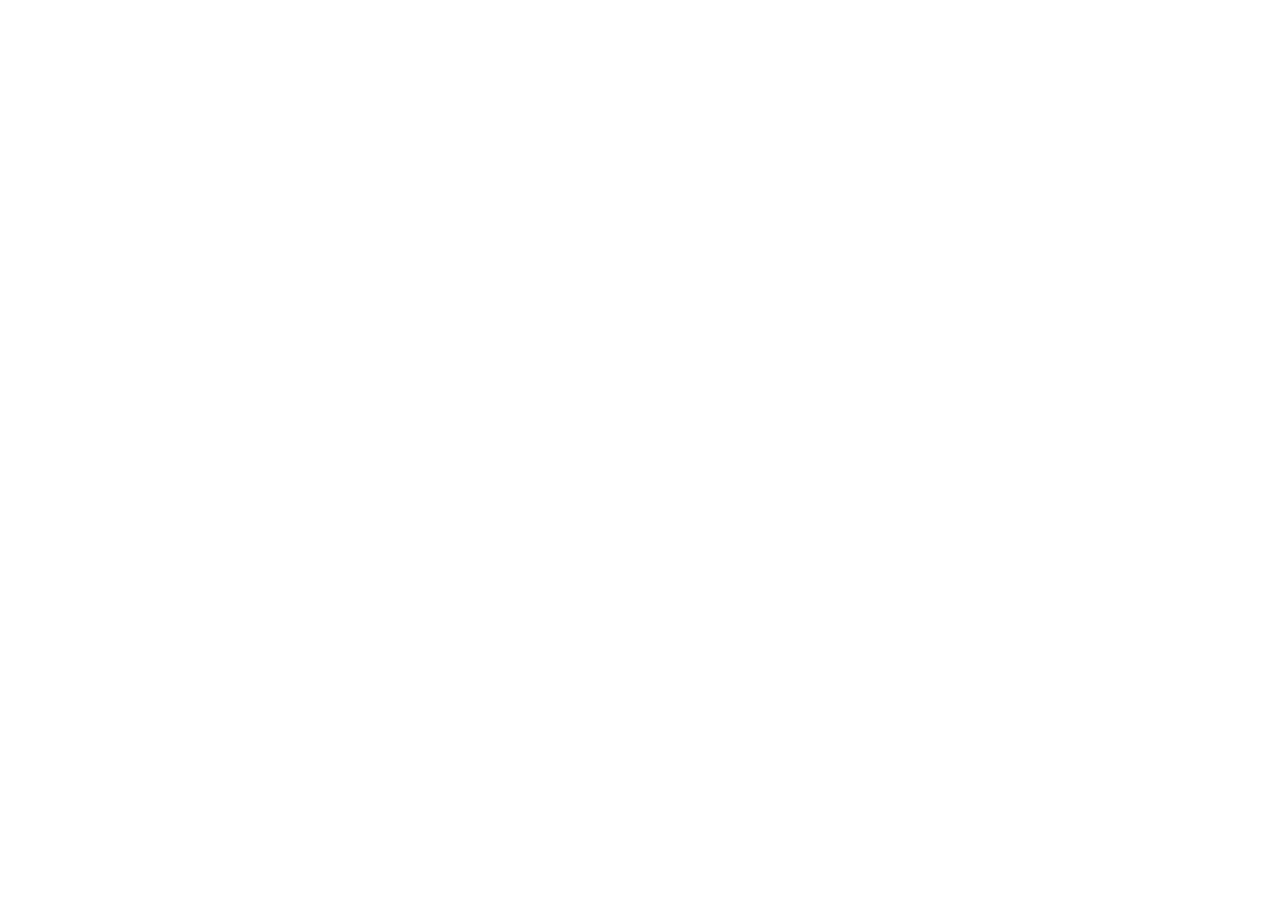
==== index.html @ 27d3db67 "Publish Biku Raut research profile pages" ====
<!doctype html>
<html lang="en" data-theme="dark">
  <head>
    <title>Biku Raut — Antennas, Metasurfaces & Electromagnetic Research</title>
    <meta name="description" content="Biku Raut is an antenna researcher at Berhampur University working on metasurfaces, circular polarization, characteristic mode analysis and time-varying permittivity.">
    <meta name="keywords" content="antenna design, metasurface, characteristic mode analysis, circular polarization, MIMO antenna, time-varying permittivity, Berhampur University">
    <meta property="og:title" content="Biku Raut — Antennas, Metasurfaces &amp; Electromagnetic Research">
    <meta property="og:description" content="Biku Raut is an antenna researcher at Berhampur University working on metasurfaces, circular polarization, characteristic mode analysis and time-varying permittivity.">
    <meta property="og:type" content="website">
    <meta property="og:site_name" content="Biku Raut">
    <meta name="twitter:card" content="summary">
    <meta name="twitter:title" content="Biku Raut — Antennas, Metasurfaces &amp; Electromagnetic Research">
    <meta name="twitter:description" content="Biku Raut is an antenna researcher at Berhampur University working on metasurfaces, circular polarization, characteristic mode analysis and time-varying permittivity.">
    <script type="application/ld+json">{"@context":"https://schema.org","@type":"Person","name":"Biku Raut","jobTitle":"Antenna Researcher","affiliation":{"@type":"Organization","name":"Berhampur University"},"sameAs":["https://orcid.org/0009-0000-0405-4493"],"knowsAbout":["Time-varying permittivity antennas","EM sensing for biomedical applications","ML-assisted antenna design and optimization","Metasurface and low-profile CP antennas","Characteristic mode analysis (CMA)"]}</script>

    <meta charset="UTF-8" />
    <meta name="viewport" content="width=device-width, initial-scale=1.0" />
    <meta name="theme-color" content="#040608" />
    <link rel="icon" type="image/svg+xml" href="./favicon.svg" />
    <link rel="preconnect" href="https://fonts.googleapis.com" />
    <link rel="preconnect" href="https://fonts.gstatic.com" crossorigin />
    <link
      href="https://fonts.googleapis.com/css2?family=Space+Grotesk:wght@400;500;600;700&family=Inter:wght@400;450;500;550;600;650;700&family=JetBrains+Mono:wght@400;500&display=swap"
      rel="stylesheet"
      media="print"
      onload="this.media = 'all'"
    />
    <script>
      try {
        document.documentElement.dataset.theme =
          localStorage.getItem("signal-theme") || "dark";
      } catch {
        document.documentElement.dataset.theme = "dark";
      }
    </script>
    <script type="module" crossorigin src="./assets/index-kyZvPVkZ.js"></script>
    <link rel="modulepreload" crossorigin href="./assets/preload-helper-BhiY9GKs.js">
    <link rel="modulepreload" crossorigin href="./assets/timeline-DMMkBys_.js">
    <link rel="stylesheet" crossorigin href="./assets/preload-helper-Dzd75d-m.css">
  </head>
  <body>
    <div id="app"></div>
    <noscript><p>Please enable JavaScript for interactive visualizations and publication search.</p></noscript>
  </body>
</html>
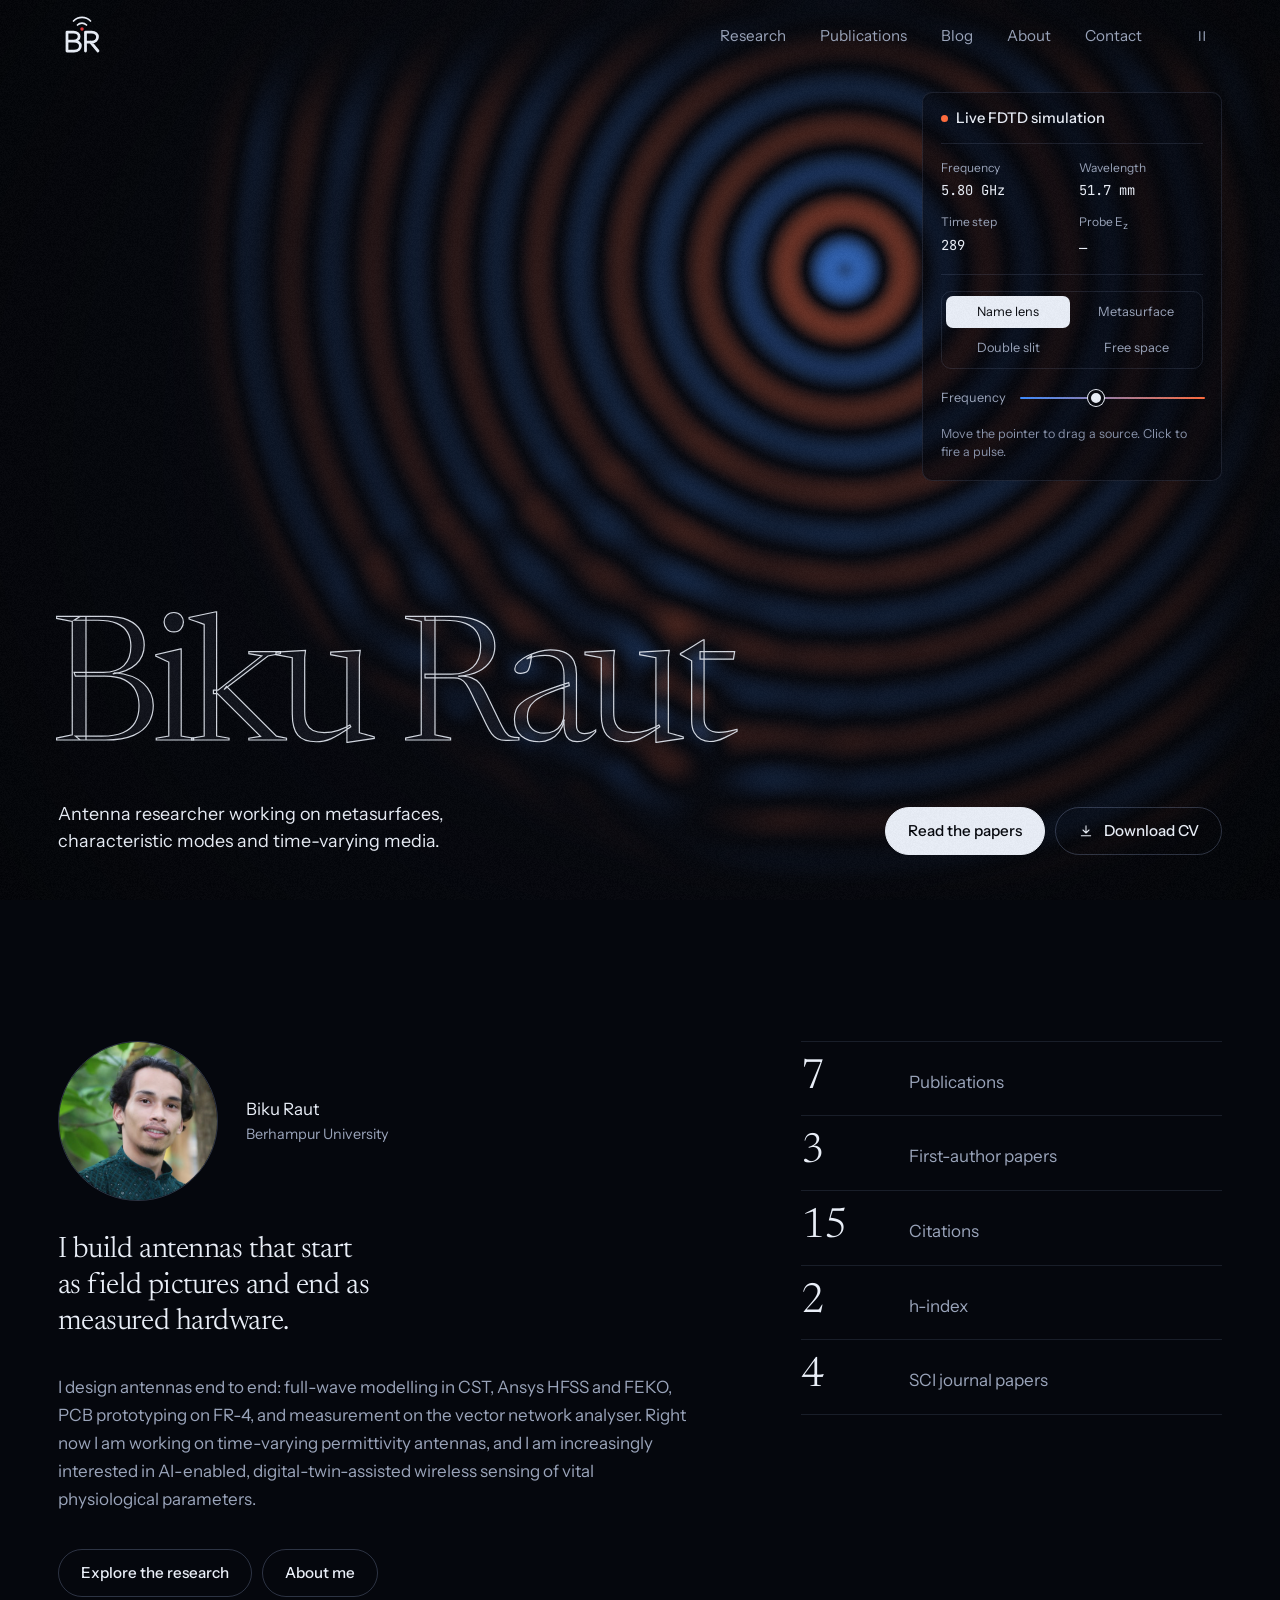
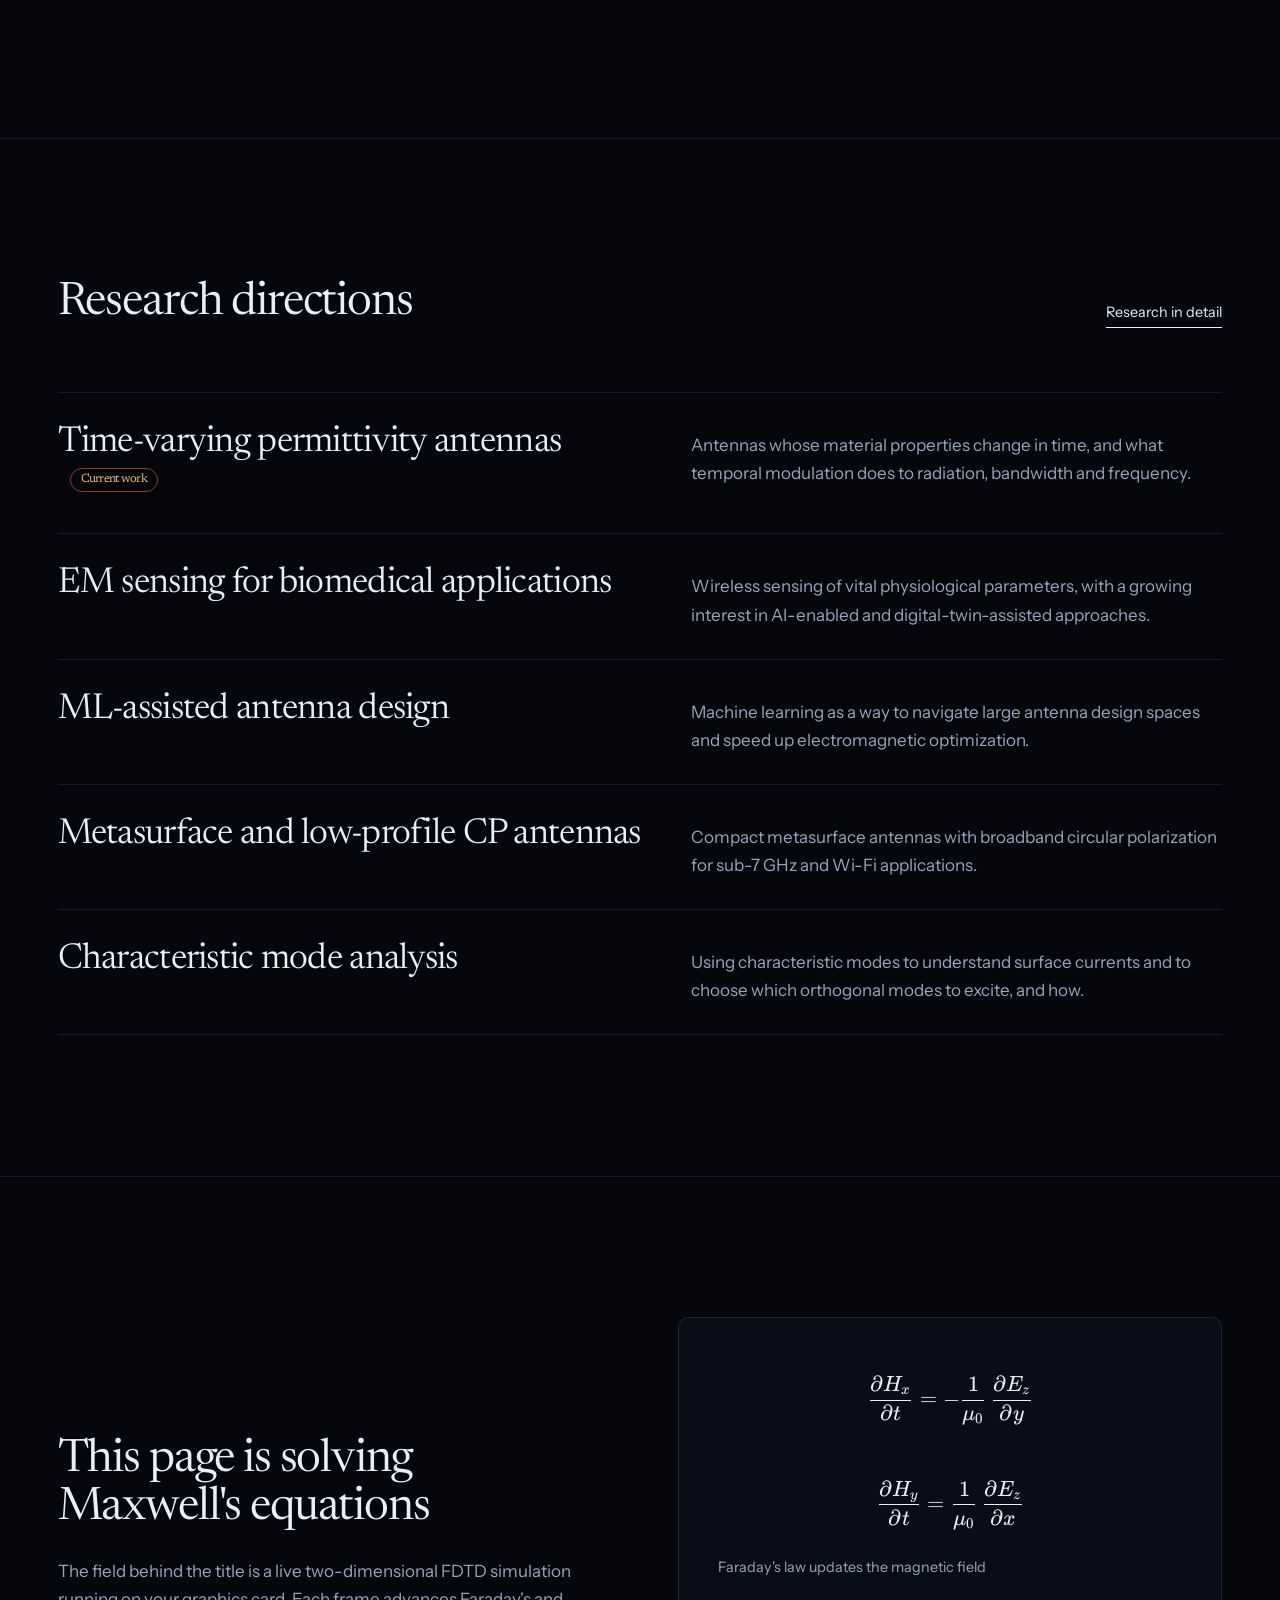
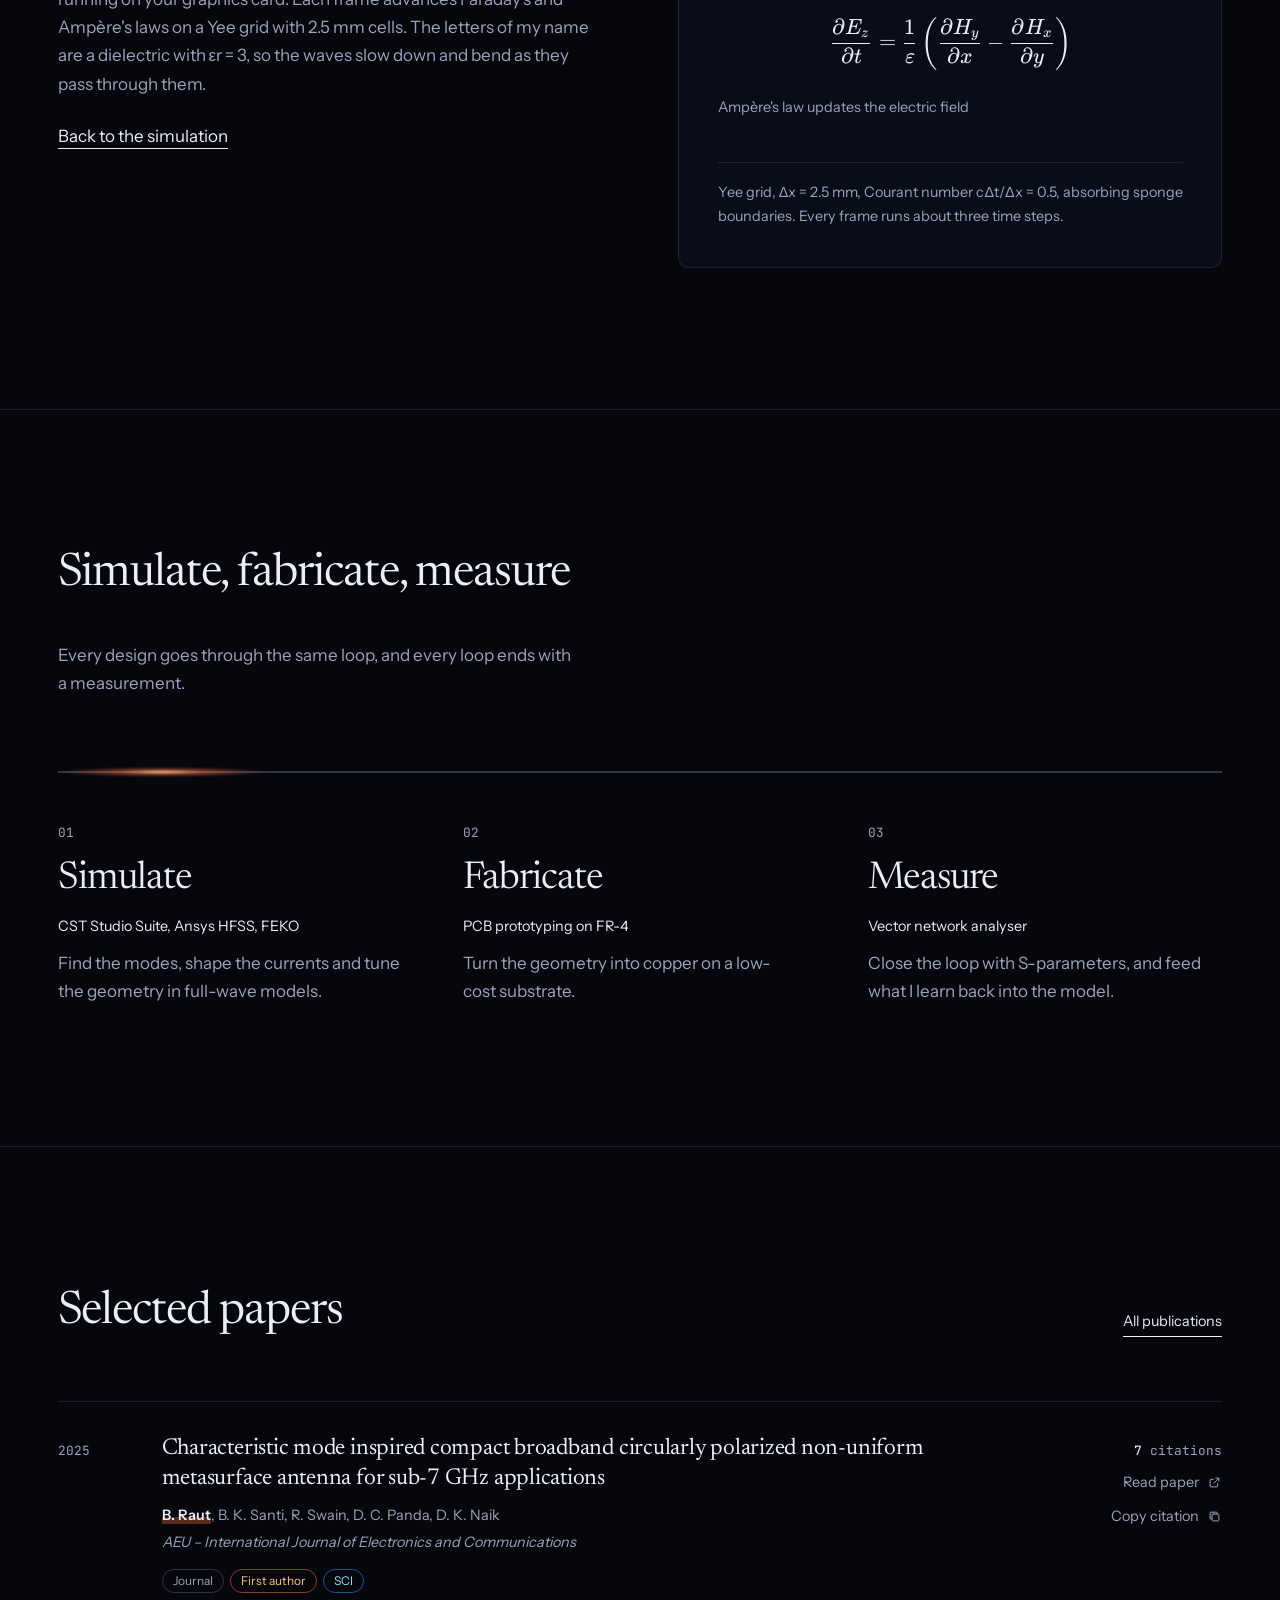
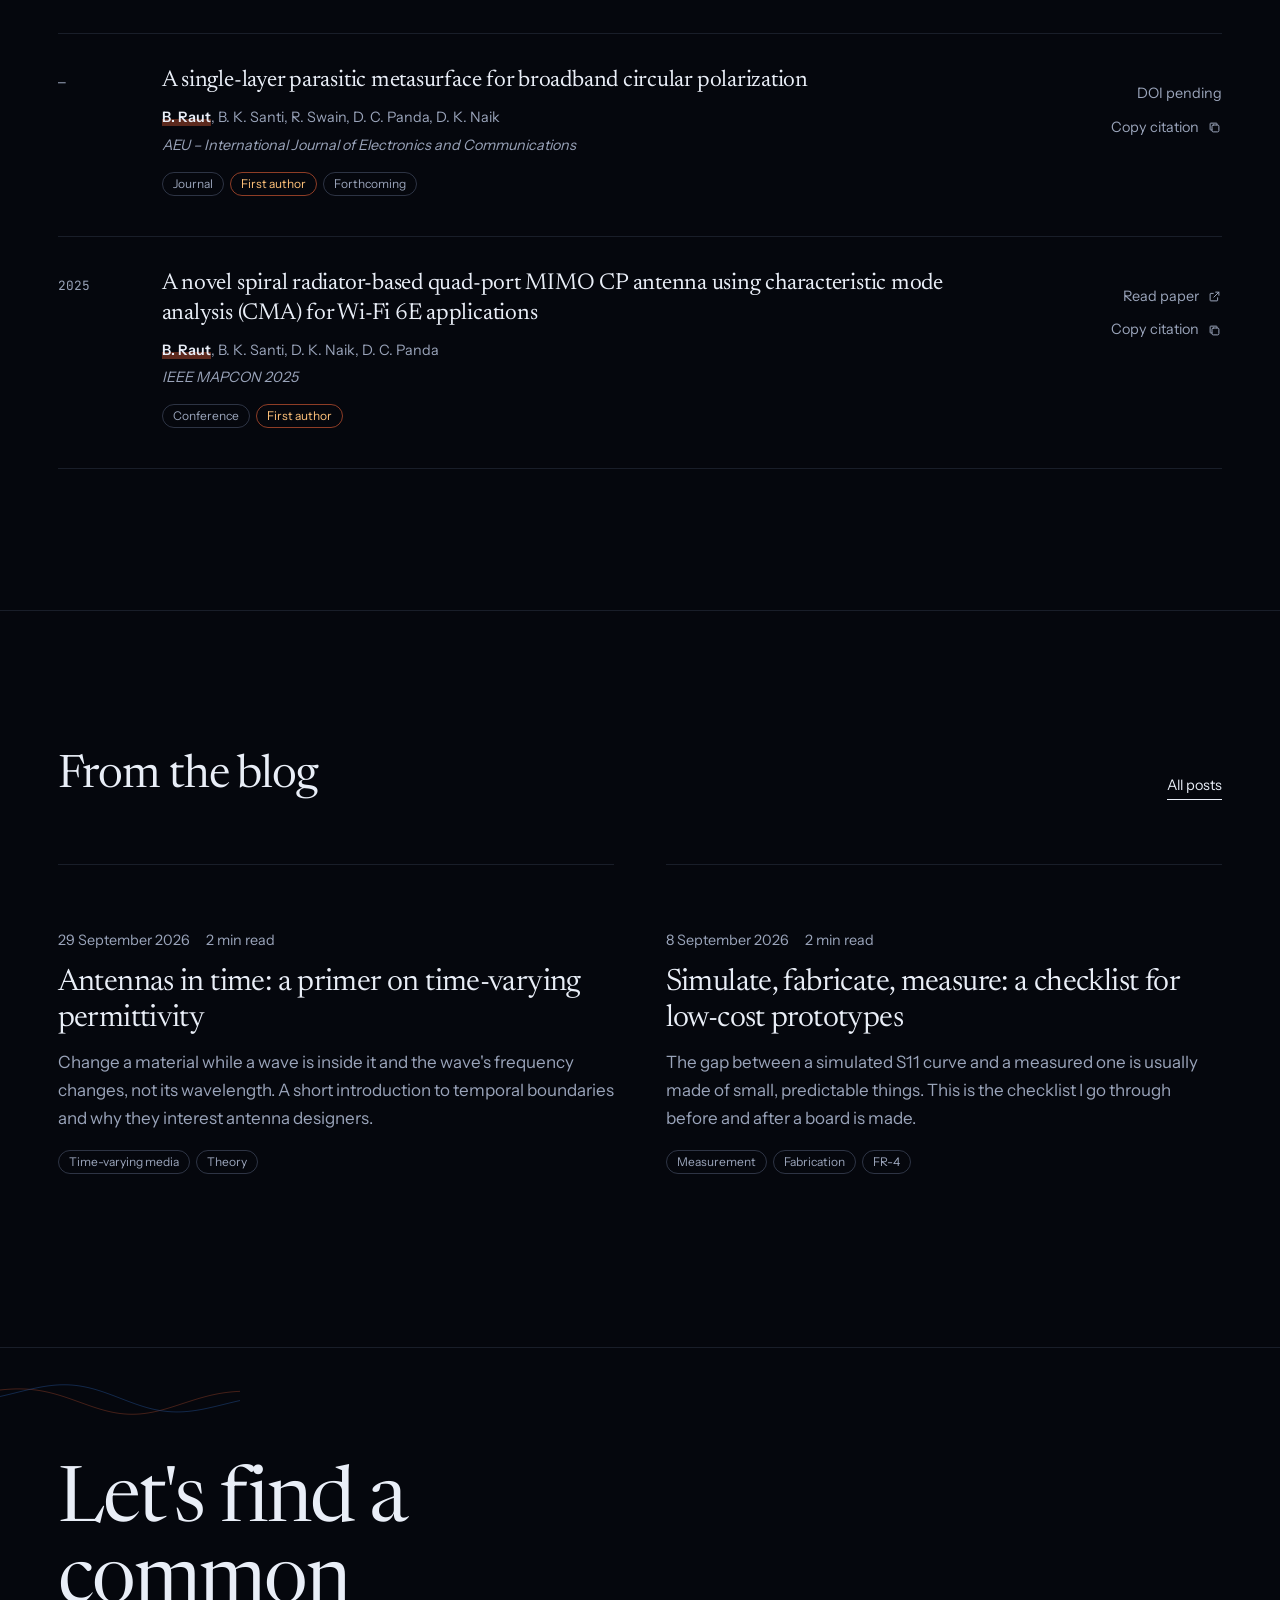
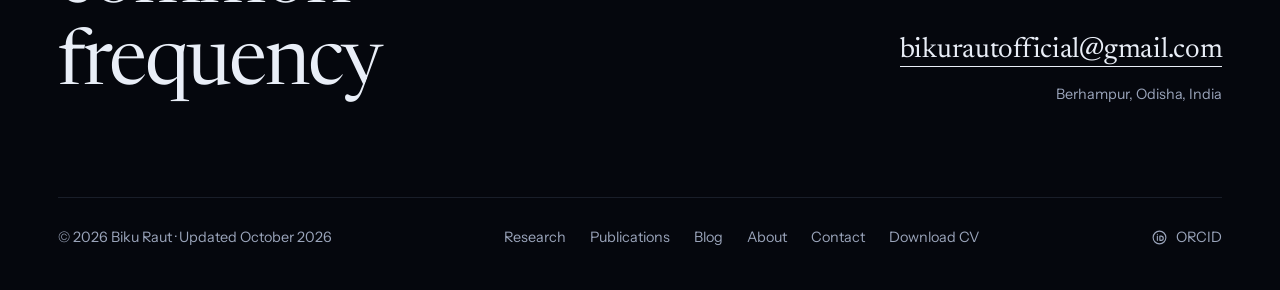
==== commit c89009eb: "Publish v2 research website with live fields and blog" ====
--- a/index.html
+++ b/index.html
@@ -1,45 +1,34 @@
 <!doctype html>
-<html lang="en" data-theme="dark">
+<html lang="en">
   <head>
-    <title>Biku Raut — Antennas, Metasurfaces & Electromagnetic Research</title>
+    <title>Biku Raut — Antenna & Metasurface Research</title>
     <meta name="description" content="Biku Raut is an antenna researcher at Berhampur University working on metasurfaces, circular polarization, characteristic mode analysis and time-varying permittivity.">
-    <meta name="keywords" content="antenna design, metasurface, characteristic mode analysis, circular polarization, MIMO antenna, time-varying permittivity, Berhampur University">
-    <meta property="og:title" content="Biku Raut — Antennas, Metasurfaces &amp; Electromagnetic Research">
+    <meta name="keywords" content="antenna design, metasurface, characteristic mode analysis, circular polarization, MIMO antenna, time-varying permittivity, FDTD, Berhampur University">
+    <meta name="author" content="Biku Raut">
+    <meta property="og:title" content="Biku Raut — Antenna &amp; Metasurface Research">
     <meta property="og:description" content="Biku Raut is an antenna researcher at Berhampur University working on metasurfaces, circular polarization, characteristic mode analysis and time-varying permittivity.">
     <meta property="og:type" content="website">
     <meta property="og:site_name" content="Biku Raut">
     <meta name="twitter:card" content="summary">
-    <meta name="twitter:title" content="Biku Raut — Antennas, Metasurfaces &amp; Electromagnetic Research">
+    <meta name="twitter:title" content="Biku Raut — Antenna &amp; Metasurface Research">
     <meta name="twitter:description" content="Biku Raut is an antenna researcher at Berhampur University working on metasurfaces, circular polarization, characteristic mode analysis and time-varying permittivity.">
-    <script type="application/ld+json">{"@context":"https://schema.org","@type":"Person","name":"Biku Raut","jobTitle":"Antenna Researcher","affiliation":{"@type":"Organization","name":"Berhampur University"},"sameAs":["https://orcid.org/0009-0000-0405-4493"],"knowsAbout":["Time-varying permittivity antennas","EM sensing for biomedical applications","ML-assisted antenna design and optimization","Metasurface and low-profile CP antennas","Characteristic mode analysis (CMA)"]}</script>
+    <script type="application/ld+json">{"@context":"https://schema.org","@type":"Person","name":"Biku Raut","jobTitle":"Antenna Researcher","affiliation":{"@type":"Organization","name":"Berhampur University"},"sameAs":["https://orcid.org/0009-0000-0405-4493"],"knowsAbout":["Time-varying permittivity antennas","EM sensing for biomedical applications","ML-assisted antenna design","Metasurface and low-profile CP antennas","Characteristic mode analysis"]}</script>
 
     <meta charset="UTF-8" />
     <meta name="viewport" content="width=device-width, initial-scale=1.0" />
-    <meta name="theme-color" content="#040608" />
+    <meta name="theme-color" content="#05070D" />
+    <meta name="color-scheme" content="dark" />
     <link rel="icon" type="image/svg+xml" href="./favicon.svg" />
-    <link rel="preconnect" href="https://fonts.googleapis.com" />
-    <link rel="preconnect" href="https://fonts.gstatic.com" crossorigin />
-    <link
-      href="https://fonts.googleapis.com/css2?family=Space+Grotesk:wght@400;500;600;700&family=Inter:wght@400;450;500;550;600;650;700&family=JetBrains+Mono:wght@400;500&display=swap"
-      rel="stylesheet"
-      media="print"
-      onload="this.media = 'all'"
-    />
-    <script>
-      try {
-        document.documentElement.dataset.theme =
-          localStorage.getItem("signal-theme") || "dark";
-      } catch {
-        document.documentElement.dataset.theme = "dark";
-      }
-    </script>
-    <script type="module" crossorigin src="./assets/index-kyZvPVkZ.js"></script>
-    <link rel="modulepreload" crossorigin href="./assets/preload-helper-BhiY9GKs.js">
-    <link rel="modulepreload" crossorigin href="./assets/timeline-DMMkBys_.js">
-    <link rel="stylesheet" crossorigin href="./assets/preload-helper-Dzd75d-m.css">
+    <script type="module" crossorigin src="./assets/index-BMYUM3G6.js"></script>
+    <link rel="modulepreload" crossorigin href="./assets/shared-BN5p_FEI.js">
+    <link rel="modulepreload" crossorigin href="./assets/posts-BF5A8mUR.js">
+    <link rel="modulepreload" crossorigin href="./assets/postCard-Dhs3JnMY.js">
+    <link rel="modulepreload" crossorigin href="./assets/geometries-C2gQh34M.js">
+    <link rel="stylesheet" crossorigin href="./assets/shared-CtYKxauW.css">
+    <link rel="stylesheet" crossorigin href="./assets/postCard-BgsA2lO1.css">
   </head>
-  <body>
+  <body data-page="index">
     <div id="app"></div>
-    <noscript><p>Please enable JavaScript for interactive visualizations and publication search.</p></noscript>
+    <noscript><p class="noscript">Turn on JavaScript to see the live simulations and to search publications.</p></noscript>
   </body>
 </html>
--- a/assets/shared-CtYKxauW.css
+++ b/assets/shared-CtYKxauW.css
@@ -0,0 +1 @@
+@font-face{font-family:Newsreader Variable;font-style:normal;font-display:swap;font-weight:200 800;src:url(./newsreader-vietnamese-opsz-normal-BjhtXyW2.woff2)format("woff2-variations");unicode-range:U+102-103,U+110-111,U+128-129,U+168-169,U+1A0-1A1,U+1AF-1B0,U+300-301,U+303-304,U+308-309,U+323,U+329,U+1EA0-1EF9,U+20AB}@font-face{font-family:Newsreader Variable;font-style:normal;font-display:swap;font-weight:200 800;src:url(./newsreader-latin-ext-opsz-normal-BQn1nviT.woff2)format("woff2-variations");unicode-range:U+100-2BA,U+2BD-2C5,U+2C7-2CC,U+2CE-2D7,U+2DD-2FF,U+304,U+308,U+329,U+1D00-1DBF,U+1E00-1E9F,U+1EF2-1EFF,U+2020,U+20A0-20AB,U+20AD-20C0,U+2113,U+2C60-2C7F,U+A720-A7FF}@font-face{font-family:Newsreader Variable;font-style:normal;font-display:swap;font-weight:200 800;src:url(./newsreader-latin-opsz-normal-s-izfB6B.woff2)format("woff2-variations");unicode-range:U+??,U+131,U+152-153,U+2BB-2BC,U+2C6,U+2DA,U+2DC,U+304,U+308,U+329,U+2000-206F,U+20AC,U+2122,U+2191,U+2193,U+2212,U+2215,U+FEFF,U+FFFD}@font-face{font-family:Newsreader Variable;font-style:italic;font-display:swap;font-weight:200 800;src:url(./newsreader-vietnamese-opsz-italic-DTr-ymY4.woff2)format("woff2-variations");unicode-range:U+102-103,U+110-111,U+128-129,U+168-169,U+1A0-1A1,U+1AF-1B0,U+300-301,U+303-304,U+308-309,U+323,U+329,U+1EA0-1EF9,U+20AB}@font-face{font-family:Newsreader Variable;font-style:italic;font-display:swap;font-weight:200 800;src:url(./newsreader-latin-ext-opsz-italic-CSPGnFdO.woff2)format("woff2-variations");unicode-range:U+100-2BA,U+2BD-2C5,U+2C7-2CC,U+2CE-2D7,U+2DD-2FF,U+304,U+308,U+329,U+1D00-1DBF,U+1E00-1E9F,U+1EF2-1EFF,U+2020,U+20A0-20AB,U+20AD-20C0,U+2113,U+2C60-2C7F,U+A720-A7FF}@font-face{font-family:Newsreader Variable;font-style:italic;font-display:swap;font-weight:200 800;src:url(./newsreader-latin-opsz-italic-kJKFiXvB.woff2)format("woff2-variations");unicode-range:U+??,U+131,U+152-153,U+2BB-2BC,U+2C6,U+2DA,U+2DC,U+304,U+308,U+329,U+2000-206F,U+20AC,U+2122,U+2191,U+2193,U+2212,U+2215,U+FEFF,U+FFFD}@font-face{font-family:Instrument Sans Variable;font-style:normal;font-display:swap;font-weight:400 700;src:url(./instrument-sans-latin-ext-wght-normal-B5bTHO_g.woff2)format("woff2-variations");unicode-range:U+100-2BA,U+2BD-2C5,U+2C7-2CC,U+2CE-2D7,U+2DD-2FF,U+304,U+308,U+329,U+1D00-1DBF,U+1E00-1E9F,U+1EF2-1EFF,U+2020,U+20A0-20AB,U+20AD-20C0,U+2113,U+2C60-2C7F,U+A720-A7FF}@font-face{font-family:Instrument Sans Variable;font-style:normal;font-display:swap;font-weight:400 700;src:url(./instrument-sans-latin-wght-normal-BbzFLZTg.woff2)format("woff2-variations");unicode-range:U+??,U+131,U+152-153,U+2BB-2BC,U+2C6,U+2DA,U+2DC,U+304,U+308,U+329,U+2000-206F,U+20AC,U+2122,U+2191,U+2193,U+2212,U+2215,U+FEFF,U+FFFD}@font-face{font-family:JetBrains Mono Variable;font-style:normal;font-display:swap;font-weight:100 800;src:url([data-uri])format("woff2-variations");unicode-range:U+460-52F,U+1C80-1C8A,U+20B4,U+2DE0-2DFF,U+A640-A69F,U+FE2E-FE2F}@font-face{font-family:JetBrains Mono Variable;font-style:normal;font-display:swap;font-weight:100 800;src:url(./jetbrains-mono-cyrillic-wght-normal-D73BlboJ.woff2)format("woff2-variations");unicode-range:U+301,U+400-45F,U+490-491,U+4B0-4B1,U+2116}@font-face{font-family:JetBrains Mono Variable;font-style:normal;font-display:swap;font-weight:100 800;src:url(./jetbrains-mono-greek-wght-normal-Bw9x6K1M.woff2)format("woff2-variations");unicode-range:U+370-377,U+37A-37F,U+384-38A,U+38C,U+38E-3A1,U+3A3-3FF}@font-face{font-family:JetBrains Mono Variable;font-style:normal;font-display:swap;font-weight:100 800;src:url(./jetbrains-mono-vietnamese-wght-normal-Bt-aOZkq.woff2)format("woff2-variations");unicode-range:U+102-103,U+110-111,U+128-129,U+168-169,U+1A0-1A1,U+1AF-1B0,U+300-301,U+303-304,U+308-309,U+323,U+329,U+1EA0-1EF9,U+20AB}@font-face{font-family:JetBrains Mono Variable;font-style:normal;font-display:swap;font-weight:100 800;src:url(./jetbrains-mono-latin-ext-wght-normal-DBQx-q_a.woff2)format("woff2-variations");unicode-range:U+100-2BA,U+2BD-2C5,U+2C7-2CC,U+2CE-2D7,U+2DD-2FF,U+304,U+308,U+329,U+1D00-1DBF,U+1E00-1E9F,U+1EF2-1EFF,U+2020,U+20A0-20AB,U+20AD-20C0,U+2113,U+2C60-2C7F,U+A720-A7FF}@font-face{font-family:JetBrains Mono Variable;font-style:normal;font-display:swap;font-weight:100 800;src:url(./jetbrains-mono-latin-wght-normal-B9CIFXIH.woff2)format("woff2-variations");unicode-range:U+??,U+131,U+152-153,U+2BB-2BC,U+2C6,U+2DA,U+2DC,U+304,U+308,U+329,U+2000-206F,U+20AC,U+2122,U+2191,U+2193,U+2212,U+2215,U+FEFF,U+FFFD}:root{--lightningcss-light: ;--lightningcss-dark:initial;color-scheme:dark;--void:#05070d;--deep:#090d18;--panel:#0d1220;--raise:#121a2c;--text:#e9eef7;--dim:#9aa4ba;--faint:#8993ab;--rule:#96aad224;--rule-strong:#96aad247;--hot:#ff6b3d;--hot-hi:#ffc27a;--cold:#3d8bff;--cold-hi:#8ee3ff;--serif:"Newsreader Variable", "Iowan Old Style", Georgia, serif;--sans:"Instrument Sans Variable", "Helvetica Neue", Arial, sans-serif;--mono:"JetBrains Mono Variable", ui-monospace, "SF Mono", monospace;--fs-hero:clamp(4.25rem, 13.5vw, 13rem);--fs-h1:clamp(3rem, 6.2vw, 5.75rem);--fs-h2:clamp(2rem, 3.6vw, 3.25rem);--fs-h3:clamp(1.3rem, 1.7vw, 1.6rem);--fs-lead:clamp(1.35rem, 2.3vw, 2.05rem);--fs-body:1.0625rem;--fs-small:.9rem;--fs-data:.8rem;--gutter:clamp(20px, 4.5vw, 72px);--max:1360px;--header-h:72px;--ease:cubic-bezier(.22, 1, .36, 1)}@view-transition{navigation:auto}::view-transition-old(root){animation-duration:.35s}::view-transition-new(root){animation-duration:.35s}*,:before,:after{box-sizing:border-box}html{background:var(--void);scroll-padding-top:calc(var(--header-h) + 24px);-webkit-text-size-adjust:100%}html.lenis,html.lenis body{height:auto}.lenis.lenis-smooth{scroll-behavior:auto!important}body{background:var(--void);min-height:100vh;color:var(--text);font:400 var(--fs-body) / 1.65 var(--sans);font-optical-sizing:auto;-webkit-font-smoothing:antialiased;-moz-osx-font-smoothing:grayscale;text-rendering:optimizelegibility;margin:0}img,svg,canvas{max-width:100%;display:block}a{color:inherit;text-decoration:none}button,input{font:inherit;color:inherit}button{cursor:pointer;background:0 0;border:0;padding:0}h1,h2,h3,h4,p{margin:0}h1,h2{font-family:var(--serif);letter-spacing:-.025em;text-wrap:balance;font-weight:380;line-height:1.02}h1{font-size:var(--fs-h1)}h2{font-size:var(--fs-h2);line-height:1.06}h3{font-family:var(--sans);font-size:var(--fs-h3);letter-spacing:-.015em;font-weight:500;line-height:1.25}p{text-wrap:pretty}em{font-style:italic}::selection{background:var(--cold);color:#fff}:focus-visible{outline:2px solid var(--cold-hi);outline-offset:4px;border-radius:2px}.mono,.data{font-family:var(--mono);font-size:var(--fs-data);font-variant-numeric:tabular-nums;letter-spacing:0}.dim{color:var(--dim)}.wrap{width:100%;max-width:var(--max);padding-inline:var(--gutter);margin-inline:auto}.sr-only{clip:rect(0, 0, 0, 0);white-space:nowrap;border:0;width:1px;height:1px;margin:-1px;padding:0;position:absolute;overflow:hidden}.skip-link{z-index:300;background:var(--text);color:var(--void);border-radius:4px;padding:10px 16px;position:fixed;top:12px;left:12px;transform:translateY(-160%)}.skip-link:focus{transform:none}.noscript{padding:24px var(--gutter);color:var(--dim)}body:after{content:"";z-index:200;pointer-events:none;opacity:.022;background-image:var(--grain,none);background-size:160px 160px;position:fixed;inset:0}@media (prefers-reduced-motion:reduce){*,:before,:after{scroll-behavior:auto!important;transition-duration:.001ms!important;animation-duration:.001ms!important;animation-iteration-count:1!important}}html[data-motion=off] *,html[data-motion=off] :before,html[data-motion=off] :after{animation-play-state:paused!important}@media print{:root{--void:#fff;--deep:#fff;--panel:#fff;--text:#111;--dim:#333;--faint:#444;--rule:#ccc;--rule-strong:#aaa}.site-header,.mobile-menu,canvas,.scene,.hero-field,.lab-panel,.probe,.footer-wave,.hero:after,body:before,.header-tools,.read-progress{display:none!important}*,:before,:after{text-shadow:none!important;box-shadow:none!important;transition:none!important;animation:none!important}body{color:#000;background:#fff;font-size:11pt}.hero,.page-hero,.section{min-height:auto;padding-block:24px}.hero-name{font-size:48pt}.hero-intro{opacity:1;transform:none}.hero-content,.hero-foot,.post-body,.intro-grid,.bio{display:block;position:static}.toc,.figure,.hero-actions,.intro-actions,.footer-cta{display:none}.post,.post-header{padding-top:20px}a{color:inherit}}.site-header{z-index:100;height:var(--header-h);transition:background .4s var(--ease), border-color .4s var(--ease), transform .45s var(--ease);border-bottom:1px solid #0000;position:fixed;inset:0 0 auto}.site-header.is-scrolled{-webkit-backdrop-filter:blur(16px)saturate(140%);border-bottom-color:var(--rule);background:#05070db8}.site-header.is-hidden{transform:translateY(-100%)}.header-inner{align-items:center;gap:40px;height:100%;display:flex}.brand{font-family:var(--serif);letter-spacing:-.01em;white-space:nowrap;align-items:center;gap:12px;font-size:1.3rem;font-weight:450;display:inline-flex}.brand-mark{width:48px;height:48px;color:var(--text)}body.menu-open .site-header{z-index:200;background:var(--void)}.main-nav{align-items:center;gap:34px;margin-left:auto;display:flex}.main-nav a{color:var(--dim);padding:8px 0;font-size:.95rem;transition:color .25s;position:relative}.main-nav a:after{content:"";transform-origin:100%;height:1px;transition:transform .45s var(--ease);background:currentColor;position:absolute;bottom:2px;left:0;right:0;transform:scaleX(0)}.main-nav a:hover{color:var(--text)}.main-nav a:hover:after{transform-origin:0;transform:scaleX(1)}.main-nav a[aria-current=page]{color:var(--text)}.main-nav a[aria-current=page]:after{background:var(--hot);transform:scaleX(1)}.header-tools{align-items:center;gap:4px;display:flex}.icon-button{width:40px;height:40px;color:var(--dim);border-radius:50%;place-items:center;transition:color .2s,background .2s;display:grid}.icon-button:hover{color:var(--text);background:#96aad214}.icon-button svg{width:18px;height:18px}.menu-button{display:none}.mobile-menu{z-index:150;background:var(--void);padding:calc(var(--header-h) + 24px) var(--gutter) 40px;opacity:0;visibility:hidden;transition:opacity .35s var(--ease), visibility .35s;flex-direction:column;display:flex;position:fixed;inset:0}.mobile-menu.is-open{opacity:1;visibility:visible}.mobile-menu a{font-family:var(--serif);letter-spacing:-.02em;border-bottom:1px solid var(--rule);padding:6px 0;font-size:2.6rem;line-height:1.25}.mobile-menu a[aria-current=page]{color:var(--hot-hi)}.mobile-menu .mobile-meta{color:var(--dim);font-size:var(--fs-small);margin-top:auto}.mobile-menu .mobile-meta a{font-family:var(--sans);letter-spacing:0;border-bottom:0;padding:0 0 3px;font-size:1rem}.button{border:1px solid var(--rule-strong);isolation:isolate;border-radius:999px;align-items:center;gap:10px;height:48px;padding:0 22px;font-size:.95rem;font-weight:500;transition:border-color .3s,color .3s;display:inline-flex;position:relative;overflow:hidden}.button:before{content:"";z-index:-1;background:var(--text);border-radius:inherit;transition:transform .5s var(--ease);position:absolute;inset:0;transform:translateY(101%)}.button:hover{color:var(--void);border-color:var(--text)}.button:hover:before{transform:none}.button.solid{background:var(--text);color:var(--void);border-color:var(--text)}.button.solid:before{background:var(--hot-hi)}.button svg{width:16px;height:16px}.link{color:var(--text);transition:background-size .45s var(--ease), color .2s;background:linear-gradient(currentColor,currentColor) 0 100%/100% 1px no-repeat;padding-bottom:3px}.link:hover{background-position:100% 100%;background-size:0 1px}.profile-links{flex-wrap:wrap;gap:8px 22px;display:flex}.profile-link{color:var(--dim);font-size:var(--fs-small);align-items:center;gap:8px;transition:color .2s;display:inline-flex}.profile-link:hover{color:var(--text)}.profile-link svg{width:17px;height:17px}.section{padding-block:clamp(80px,11vw,160px)}.section+.section{border-top:1px solid var(--rule)}.section-head{grid-template-columns:minmax(0,1fr) auto;align-items:end;gap:24px 40px;margin-bottom:clamp(40px,5vw,72px);display:grid}.section-head p{max-width:56ch;color:var(--dim);grid-column:1;margin-top:18px}.section-head .link{font-size:var(--fs-small);white-space:nowrap;grid-area:1/2;align-self:end}.figure{margin:0;position:relative}.figure-screen{border:1px solid var(--rule);background:var(--deep);border-radius:6px;position:relative;overflow:hidden}.figure-screen .scene{position:absolute;inset:0}.figure figcaption{font-size:var(--fs-small);color:var(--dim);flex-wrap:wrap;justify-content:space-between;align-items:baseline;gap:16px;margin-top:14px;display:flex}.figure figcaption b{color:var(--text);font-weight:500}.scene canvas{touch-action:pan-y;width:100%!important;height:100%!important}.scene.orbit canvas{cursor:grab;touch-action:none}.scene.orbit canvas:active{cursor:grabbing}.readouts{z-index:2;font-family:var(--mono);color:var(--dim);pointer-events:none;flex-wrap:wrap;gap:20px;font-size:.75rem;display:flex;position:absolute}.readouts b{color:var(--text);font-weight:450}.segmented{border:1px solid var(--rule);-webkit-backdrop-filter:blur(8px);background:#05070d99;border-radius:999px;flex-wrap:wrap;gap:4px;padding:4px;display:inline-flex}.segmented button{height:32px;color:var(--dim);border-radius:999px;padding:0 14px;font-size:.82rem;transition:background .25s,color .25s}.segmented button:hover{color:var(--text)}.segmented button[aria-pressed=true]{background:var(--text);color:var(--void)}.pub{border-top:1px solid var(--rule);grid-template-columns:72px minmax(0,1fr) auto;gap:8px 32px;padding:32px 0;display:grid;position:relative}.pub:last-child{border-bottom:1px solid var(--rule)}.pub:before{content:"";background:linear-gradient(90deg, var(--cold), var(--hot));transform-origin:0;width:100%;height:1px;transition:transform .7s var(--ease);position:absolute;top:-1px;left:0;transform:scaleX(0)}.pub:hover:before{transform:scaleX(1)}.pub-year{font-family:var(--mono);font-size:var(--fs-data);color:var(--dim);padding-top:6px}.pub-title{font-family:var(--serif);letter-spacing:-.01em;max-width:62ch;font-size:clamp(1.25rem,1.8vw,1.6rem);font-weight:400;line-height:1.3}.pub-title a:hover{color:var(--cold-hi)}.pub-authors{font-size:var(--fs-small);color:var(--dim);margin-top:10px}.pub-authors .me{color:var(--text);background:linear-gradient(#0000 62%,#ff6b3d59 62%);font-weight:600}.pub-venue{font-size:var(--fs-small);color:var(--dim);margin-top:4px;font-style:italic}.pub-tags{flex-wrap:wrap;gap:6px;margin-top:14px;display:flex}.tag{border:1px solid var(--rule-strong);height:24px;color:var(--dim);border-radius:999px;align-items:center;padding:0 10px;font-size:.75rem;display:inline-flex}.tag.hot{color:var(--hot-hi);border-color:#ff6b3d8c}.tag.cold{color:var(--cold-hi);border-color:#3d8bff8c}.pub-actions{flex-direction:column;grid-area:1/3/span 2;align-items:flex-end;gap:10px;min-width:150px;padding-top:6px;display:flex}.pub-cites{font-family:var(--mono);font-size:var(--fs-data);color:var(--dim)}.pub-cites b{color:var(--text);font-weight:450}.text-button{font-size:var(--fs-small);color:var(--dim);align-items:center;gap:8px;transition:color .2s;display:inline-flex}.text-button:hover{color:var(--text)}.text-button svg{width:15px;height:15px}.timeline{padding-left:48px;position:relative}.timeline-line{background:var(--rule);width:2px;position:absolute;top:6px;bottom:6px;left:7px;overflow:hidden}.timeline-line i{background:linear-gradient(transparent, var(--hot), transparent);width:2px;height:120px;position:absolute;top:-120px;left:0}.entry{grid-template-columns:200px minmax(0,1fr);gap:12px 48px;padding-bottom:56px;display:grid;position:relative}.entry:last-child{padding-bottom:0}.entry-node{border:2px solid var(--rule-strong);background:var(--void);border-radius:50%;width:16px;height:16px;transition:border-color .4s,box-shadow .4s;position:absolute;top:6px;left:-48px}.entry.is-live .entry-node{border-color:var(--hot);box-shadow:0 0 0 6px #ff6b3d1f}.entry-date{font-family:var(--mono);font-size:var(--fs-data);color:var(--dim);padding-top:4px}.entry h3{font-family:var(--serif);letter-spacing:-.02em;font-size:clamp(1.6rem,2.4vw,2.1rem);font-weight:400}.entry-org{color:var(--dim);margin-top:6px}.entry ul{gap:14px;max-width:70ch;margin:20px 0 0;padding:0;list-style:none;display:grid}.entry li{color:var(--dim);padding-left:22px;position:relative}.entry li:before{content:"";background:var(--faint);width:10px;height:1px;position:absolute;top:.75em;left:0}.toast{z-index:250;opacity:0;visibility:hidden;background:var(--text);color:var(--void);font-size:var(--fs-small);transition:all .35s var(--ease);border-radius:999px;padding:12px 20px;font-weight:500;position:fixed;bottom:28px;left:50%;transform:translate(-50%,16px)}.toast.is-visible{opacity:1;visibility:visible;transform:translate(-50%)}.site-footer{border-top:1px solid var(--rule);padding-block:clamp(72px,9vw,128px) 40px;position:relative;overflow:hidden}.footer-wave{opacity:.5;pointer-events:none;height:120px;position:absolute;inset:0 0 auto}.footer-cta{grid-template-columns:minmax(0,1.4fr) minmax(0,1fr);align-items:end;gap:40px;padding-bottom:clamp(56px,7vw,96px);display:grid}.footer-cta h2{max-width:12ch;font-size:clamp(2.6rem,6vw,5.5rem)}.footer-mail{text-align:right;justify-self:end}.footer-mail a{font-family:var(--serif);letter-spacing:-.01em;font-size:clamp(1.25rem,2.2vw,1.9rem)}.footer-mail p{color:var(--dim);font-size:var(--fs-small);margin-top:10px}.footer-base{border-top:1px solid var(--rule);font-size:var(--fs-small);color:var(--dim);flex-wrap:wrap;justify-content:space-between;align-items:center;gap:20px 32px;padding-top:28px;display:flex}.footer-nav{flex-wrap:wrap;gap:8px 24px;display:flex}.footer-nav a:hover{color:var(--text)}@media (width<=960px){.main-nav{display:none}.menu-button{display:grid}.header-tools{margin-left:auto}.pub{grid-template-columns:minmax(0,1fr)}.pub-year{padding-top:0}.pub-actions{flex-direction:row;grid-area:auto/1;justify-content:space-between;align-items:center;min-width:0;padding-top:8px}.entry{grid-template-columns:minmax(0,1fr);gap:8px}.footer-cta{grid-template-columns:minmax(0,1fr);align-items:start}.footer-mail{text-align:left;justify-self:start}}@media (width<=600px){.section-head{grid-template-columns:minmax(0,1fr)}.section-head .link{grid-area:auto/1;justify-self:start}.timeline{padding-left:34px}.entry-node{left:-34px}}.hero{isolation:isolate;background:var(--void);height:100svh;min-height:640px;max-height:1100px;position:relative;overflow:hidden}.hero-field{z-index:-1;position:absolute;inset:0}.hero-field canvas{width:100%!important;height:100%!important}.hero-content{pointer-events:none;padding-bottom:clamp(32px,5vh,64px);position:absolute;inset:auto 0 0}.hero-content a,.hero-content button{pointer-events:auto}.hero-name{font-family:var(--serif);font-size:var(--fs-hero);letter-spacing:-.045em;font-variation-settings:"opsz" 72;color:#e9eef709;-webkit-text-stroke:1.2px #e9eef7e6;text-wrap:nowrap;margin-left:-.04em;font-weight:340;line-height:.86}.hero-name [data-word]{display:inline-block}.hero-foot{justify-content:space-between;align-items:flex-end;gap:32px;margin-top:clamp(20px,3vh,36px);display:flex}.hero-role{max-width:34ch;color:var(--text);font-size:clamp(1.05rem,1.4vw,1.25rem);line-height:1.5}.hero-actions{flex-wrap:wrap;gap:10px;display:flex}.hero-intro{opacity:0;animation:hero-in 1.1s var(--ease) forwards;transform:translateY(14px)}.hero-intro.d1{animation-delay:.25s}.hero-intro.d2{animation-delay:.45s}@keyframes hero-in{to{opacity:1;transform:none}}.lab-panel{z-index:3;top:calc(var(--header-h) + 20px);right:var(--gutter);border:1px solid var(--rule);-webkit-backdrop-filter:blur(14px);background:#05070d9e;border-radius:10px;width:300px;padding:18px;position:absolute}.lab-panel h2{font-family:var(--sans);letter-spacing:0;align-items:center;gap:8px;font-size:.92rem;font-weight:500;display:flex}.live-dot{background:var(--hot);border-radius:50%;width:7px;height:7px;animation:1.8s ease-out infinite live;box-shadow:0 0 #ff6b3d99}@keyframes live{to{box-shadow:0 0 0 9px #ff6b3d00}}.lab-readouts{border-block:1px solid var(--rule);grid-template-columns:1fr 1fr;gap:10px 14px;margin:16px 0;padding:14px 0;display:grid}.lab-readouts dt{color:var(--dim);font-size:.75rem}.lab-readouts dd{font-family:var(--mono);font-variant-numeric:tabular-nums;margin:2px 0 0;font-size:.86rem}.lab-panel .segmented{-webkit-backdrop-filter:none;backdrop-filter:none;background:0 0;border-radius:10px;grid-template-columns:1fr 1fr;width:100%;display:grid}.lab-panel .segmented button{border-radius:7px;font-size:.8rem}.slider{color:var(--dim);grid-template-columns:auto 1fr;align-items:center;gap:12px;margin-top:16px;font-size:.8rem;display:grid}.slider input{appearance:none;cursor:pointer;background:0 0;width:100%;height:22px}.slider input::-webkit-slider-runnable-track{background:linear-gradient(90deg, var(--cold), var(--hot));border-radius:2px;height:2px}.slider input::-moz-range-track{background:linear-gradient(90deg, var(--cold), var(--hot));height:2px}.slider input::-webkit-slider-thumb{-webkit-appearance:none;background:var(--text);border:3px solid var(--void);width:16px;height:16px;box-shadow:0 0 0 1px var(--text);border-radius:50%;margin-top:-7px}.slider input::-moz-range-thumb{background:var(--text);border:3px solid var(--void);border-radius:50%;width:12px;height:12px}.lab-hint{color:var(--faint);margin-top:14px;font-size:.78rem;line-height:1.5}.probe{z-index:4;pointer-events:none;opacity:0;transition:opacity .25s;position:fixed;top:0;left:0}.probe.is-on{opacity:1}.probe-ring{border:1px solid #e9eef7d9;border-radius:50%;width:28px;height:28px;position:absolute;top:-14px;left:-14px}.probe-ring:before,.probe-ring:after{content:"";background:#e9eef7d9;position:absolute}.probe-ring:before{width:1px;top:-7px;bottom:-7px;left:50%}.probe-ring:after{height:1px;top:50%;left:-7px;right:-7px}.probe-value{white-space:nowrap;font-family:var(--mono);color:var(--text);text-shadow:0 1px 6px #000;font-size:.72rem;position:absolute;top:10px;left:22px}.hero.has-probe{cursor:none}.hero.has-probe .lab-panel,.hero.has-probe a,.hero.has-probe button{cursor:auto}.intro-grid{grid-template-columns:minmax(0,1.55fr) minmax(0,1fr);align-items:start;gap:clamp(40px,7vw,120px);display:grid}.statement{font-family:var(--serif);font-size:var(--fs-lead);letter-spacing:-.015em;max-width:24ch;font-weight:350;line-height:1.22}.intro-text{max-width:58ch;color:var(--dim);margin-top:32px}.intro-actions{flex-wrap:wrap;gap:10px;margin-top:36px;display:flex}.metrics{margin:0;display:grid}.metrics div{border-top:1px solid var(--rule);grid-template-columns:92px 1fr;align-items:baseline;gap:16px;padding:16px 0;display:grid}.metrics div:last-child{border-bottom:1px solid var(--rule)}.metrics dt{font-family:var(--serif);letter-spacing:-.03em;font-variant-numeric:lining-nums tabular-nums;font-size:2.6rem;font-weight:330;line-height:1}.metrics dd{color:var(--dim);margin:0}.directions{margin:0;padding:0;list-style:none}.direction{border-top:1px solid var(--rule);grid-template-columns:minmax(0,1.1fr) minmax(0,1fr);align-items:baseline;gap:16px 48px;padding:30px 0;display:grid;position:relative}.direction:last-child{border-bottom:1px solid var(--rule)}.direction h3{font-family:var(--serif);letter-spacing:-.02em;transition:transform .6s var(--ease);font-size:clamp(1.6rem,2.8vw,2.4rem);font-weight:370;line-height:1.12}.direction p{color:var(--dim);max-width:52ch}.direction .tag{vertical-align:middle;margin-left:12px;transform:translateY(-4px)}.direction:before{content:"";background:linear-gradient(90deg, var(--cold), var(--hot));transform-origin:0;width:100%;height:1px;transition:transform .8s var(--ease);position:absolute;top:-1px;left:0;transform:scaleX(0)}.direction:hover:before{transform:scaleX(1)}.direction:hover h3{transform:translate(10px)}.lab-explain{grid-template-columns:minmax(0,1fr) minmax(0,1fr);align-items:center;gap:clamp(40px,6vw,100px);display:grid}.lab-explain p{max-width:54ch;color:var(--dim);margin-top:24px}.equations{border:1px solid var(--rule);background:var(--deep);border-radius:10px;gap:18px;padding:clamp(24px,3vw,40px);font-size:1.2rem;display:grid}.equations .katex{font-size:1.12em}.equations .eq-label{font-size:var(--fs-small);color:var(--dim);margin-top:-10px}.update-eq{border-top:1px solid var(--rule);color:var(--dim);font-size:var(--fs-small);margin-top:6px;padding-top:18px}.workflow{grid-template-columns:repeat(3,minmax(0,1fr));gap:clamp(24px,4vw,64px);padding-top:56px;display:grid;position:relative}.workflow-line{height:22px;position:absolute;top:0;left:0;right:0}.workflow-line:before{content:"";background:var(--rule-strong);height:2px;position:absolute;inset:10px 0 auto}.workflow-line:after{content:"";background:radial-gradient(closest-side, var(--hot-hi), #ff6b3d80 40%, transparent);filter:blur(1px);border-radius:50%;width:18%;height:10px;animation:4.5s cubic-bezier(.6,0,.4,1) infinite line-pulse;position:absolute;top:6px;left:0}@keyframes line-pulse{0%{transform:translate(-20%)}to{transform:translate(560%)}}.step-no{font-family:var(--mono);font-size:var(--fs-data);color:var(--dim)}.step h3{font-family:var(--serif);letter-spacing:-.025em;margin:10px 0 12px;font-size:clamp(2rem,3vw,2.75rem);font-weight:370}.step .tools{color:var(--text);font-size:var(--fs-small)}.step p:last-child{color:var(--dim);max-width:34ch;margin-top:10px}.post-list{grid-template-columns:repeat(auto-fit,minmax(min(100%,340px),1fr));gap:0 clamp(24px,4vw,64px);display:grid}.post-card{border-top:1px solid var(--rule);grid-template-rows:auto auto 1fr auto;gap:12px;padding:32px 0;display:grid}.post-card .post-meta{font-size:var(--fs-small);color:var(--dim);gap:16px;display:flex}.post-card h3{font-family:var(--serif);letter-spacing:-.02em;font-size:clamp(1.6rem,2.4vw,2.1rem);font-weight:380;line-height:1.15;transition:color .25s}.post-card p{color:var(--dim);max-width:52ch}.post-card:hover h3{color:var(--hot-hi)}.post-card .tags{flex-wrap:wrap;gap:6px;margin-top:6px;display:flex}.page-hero{padding-top:calc(var(--header-h) + clamp(48px, 8vw, 110px));grid-template-columns:minmax(0,.9fr) minmax(0,1.1fr);align-items:center;gap:clamp(32px,5vw,80px);padding-bottom:clamp(56px,7vw,100px);display:grid}.page-hero.solo{grid-template-columns:minmax(0,1fr)}.page-hero .lead{max-width:44ch;color:var(--dim);margin-top:28px;font-size:clamp(1.1rem,1.5vw,1.3rem);line-height:1.55}.page-hero .figure-screen{aspect-ratio:16/11}.current{background:radial-gradient(70% 120% at 0% 0%, #ff6b3d24, transparent 60%), radial-gradient(70% 120% at 100% 100%, #3d8bff1f, transparent 60%), var(--deep);border:1px solid var(--rule);border-radius:12px;grid-template-columns:minmax(0,1fr) minmax(0,1.2fr);gap:clamp(32px,5vw,80px);padding:clamp(32px,5vw,64px);display:grid}.current .tag{margin-bottom:18px}.current p{color:var(--dim);align-self:end;font-size:1.1rem}.specs{border-top:1px solid var(--rule);grid-template-columns:repeat(auto-fit,minmax(min(100%,210px),1fr));margin-top:clamp(48px,6vw,80px);display:grid}.spec{border-bottom:1px solid var(--rule);padding:24px 24px 24px 0}.spec b{font-family:var(--mono);font-variant-numeric:tabular-nums;color:var(--text);font-size:1.15rem;font-weight:450;display:block}.spec span{font-size:var(--fs-small);color:var(--dim);margin-top:6px;display:block}.cma-layout{grid-template-columns:minmax(0,.8fr) minmax(0,1.2fr);align-items:center;gap:clamp(32px,5vw,80px);display:grid}.cma-layout p{color:var(--dim);max-width:48ch;margin-top:24px}.cma-layout .figure-screen{aspect-ratio:16/10}.figure-tools{flex-wrap:wrap;justify-content:space-between;align-items:center;gap:12px;margin-top:14px;display:flex}.interests{grid-template-columns:repeat(auto-fit,minmax(min(100%,300px),1fr));gap:0 clamp(24px,4vw,56px);display:grid}.interest{border-top:1px solid var(--rule);padding:28px 0}.interest h3{margin-bottom:10px}.interest p{color:var(--dim)}.pub-tools{flex-wrap:wrap;justify-content:space-between;align-items:center;gap:16px;margin-bottom:28px;display:flex}.search{flex:320px;max-width:420px;position:relative}.search svg{width:18px;height:18px;color:var(--dim);position:absolute;top:50%;left:16px;transform:translateY(-50%)}.search input{border:1px solid var(--rule-strong);background:var(--deep);border-radius:999px;width:100%;height:46px;padding:0 18px 0 46px;font-size:.95rem;transition:border-color .2s}.search input::placeholder{color:var(--faint)}.search input:focus{border-color:var(--cold-hi);outline:none}.results-line{font-size:var(--fs-small);color:var(--dim);flex-wrap:wrap;justify-content:space-between;gap:8px;margin-bottom:12px;display:flex}.empty{border-top:1px solid var(--rule);text-align:center;color:var(--dim);padding:64px 0}.empty .button{margin-top:20px}.bio{grid-template-columns:minmax(0,.7fr) minmax(0,1.3fr);align-items:start;gap:clamp(32px,6vw,100px);display:grid}.portrait{aspect-ratio:4/5;background:radial-gradient(80% 60% at 30% 20%, #ff6b3d38, transparent 70%), radial-gradient(80% 60% at 80% 90%, #3d8bff38, transparent 70%), var(--deep);border:1px solid var(--rule);border-radius:10px;position:relative;overflow:hidden}.portrait img{object-fit:cover;width:100%;height:100%}.portrait .initials{font-family:var(--serif);color:#e9eef780;place-items:center;font-size:6rem;display:grid;position:absolute;inset:0}.bio-text h2{margin-bottom:32px}.bio-text p{color:var(--dim);max-width:62ch;font-size:1.12rem;line-height:1.7}.bio-text p+p{margin-top:20px}.bio-text p:first-of-type{color:var(--text)}.skills{grid-template-columns:repeat(auto-fit,minmax(min(100%,260px),1fr));gap:0 clamp(24px,4vw,56px);display:grid}.skill{border-top:1px solid var(--rule);padding:26px 0}.skill h3{color:var(--dim);margin-bottom:12px;font-size:1rem;font-weight:450}.skill ul{flex-wrap:wrap;gap:4px 18px;margin:0;padding:0;font-size:1.12rem;list-style:none;display:flex}.languages{color:var(--dim);margin-top:48px}.languages b{color:var(--text);font-weight:500}.contact-page{isolation:isolate;align-items:end;min-height:100svh;display:grid;position:relative;overflow:hidden}.contact-field{z-index:-1;position:absolute;inset:0}.contact-field canvas{width:100%!important;height:100%!important}.contact-inner{padding-top:calc(var(--header-h) + 80px);pointer-events:none;padding-bottom:clamp(40px,7vh,80px)}.contact-inner a,.contact-inner button{pointer-events:auto}.contact-inner h1{text-shadow:0 2px 40px #05070dcc;max-width:11ch;font-size:clamp(3.2rem,8vw,7.5rem)}.contact-grid{border:1px solid var(--rule);-webkit-backdrop-filter:blur(14px);background:#05070da8;border-radius:12px;grid-template-columns:repeat(3,minmax(0,auto));justify-content:start;gap:24px clamp(32px,6vw,96px);width:fit-content;max-width:100%;margin-top:clamp(32px,5vh,56px);padding:24px 28px;display:grid}.contact-grid dt{font-size:var(--fs-small);color:var(--dim);margin-bottom:6px}.contact-grid dd{margin:0}.email-row{align-items:center;gap:6px;display:flex}.email-row a{font-family:var(--serif);font-size:clamp(1.2rem,2vw,1.6rem)}.contact-note{font-size:var(--fs-small);color:var(--dim);text-shadow:0 1px 8px #000;margin-top:16px}.figure.is-unavailable .figure-screen:after{content:"This view needs WebGL, which isn't available in this browser.";text-align:center;color:var(--dim);font-size:var(--fs-small);place-items:center;padding:24px;display:grid;position:absolute;inset:0}@media (width<=1100px){.lab-panel{width:270px}}@media (width<=960px){.hero{flex-direction:column;height:auto;min-height:0;max-height:none;display:flex}.hero-field{z-index:0;flex:none;height:min(78svh,640px);position:relative}.hero-content{margin-top:-18vw;padding-bottom:0;position:relative;inset:auto}.hero-name{font-size:17vw}.hero-foot{flex-direction:column;align-items:flex-start}.lab-panel{width:auto;margin:40px var(--gutter) 24px;background:var(--deep);position:relative;inset:auto}.probe{display:none}.intro-grid,.lab-explain,.page-hero,.current,.cma-layout,.bio{grid-template-columns:minmax(0,1fr)}.direction{grid-template-columns:minmax(0,1fr);gap:10px}.workflow{grid-template-columns:minmax(0,1fr);gap:36px;padding-top:0;padding-left:36px}.workflow-line{width:22px;height:auto;inset:0 auto 0 0}.workflow-line:before{width:2px;height:auto;inset:0 auto 0 10px}.workflow-line:after{display:none}.portrait{max-width:360px}.contact-grid{grid-template-columns:minmax(0,1fr);width:auto}}@media (width<=600px){.hero-name{-webkit-text-stroke-width:1px;font-size:30vw}.hero-content{margin-top:-50vw}.hero-name [data-word]{display:block}.metrics dt{font-size:2.1rem}}.gain-key{align-items:center;gap:10px;display:inline-flex}.gain-bar{background:linear-gradient(90deg, var(--cold), var(--cold-hi) 45%, var(--hot) 80%, var(--hot-hi));border-radius:3px;width:96px;height:6px}.contact-field:after{content:"";pointer-events:none;background:linear-gradient(90deg,#05070db8 0%,#05070d59 45%,#0000 70%);position:absolute;inset:0}body[data-page=contact] .footer-cta{display:none}body[data-page=contact] .site-footer{padding-top:40px}@media (width<=600px){.page-hero .figure-screen.tall-on-phone{aspect-ratio:1/1.15}}html[data-motion=off] .hero-intro{opacity:1;animation:none;transform:none}.portrait img,.intro-portrait img{transform:scaleX(-1)}.intro-portrait{align-items:center;gap:28px;margin-bottom:32px;display:flex}.intro-portrait img{object-fit:cover;border:1px solid var(--rule-strong);border-radius:50%;width:160px;height:160px}.intro-portrait p{margin:0}.intro-portrait .dim{font-size:var(--fs-small)}@media (width<=600px){.intro-portrait{gap:20px}.intro-portrait img{width:120px;height:120px}}.blog-hero{padding-bottom:clamp(40px,5vw,64px)}.blog-hero .page-hero-copy{max-width:900px}.blog-banner .figure-screen{aspect-ratio:16/4.6;min-height:200px}.blog-index{padding-bottom:clamp(80px,10vw,140px)}.tag-filter{margin-bottom:28px}.post-rows{margin:0;padding:0;list-style:none}.post-row a{border-top:1px solid var(--rule);grid-template-columns:170px minmax(0,1fr) 200px;gap:12px 40px;padding:36px 0;display:grid;position:relative}.post-row:last-child a{border-bottom:1px solid var(--rule)}.post-row a:before{content:"";background:linear-gradient(90deg, var(--cold), var(--hot));transform-origin:0;width:100%;height:1px;transition:transform .8s var(--ease);position:absolute;top:-1px;left:0;transform:scaleX(0)}.post-row a:hover:before{transform:scaleX(1)}.post-row time{color:var(--dim);font-size:var(--fs-small);padding-top:8px}.post-row h2{font-size:clamp(1.7rem,2.8vw,2.5rem);transition:color .25s}.post-row a:hover h2{color:var(--hot-hi)}.post-row p{color:var(--dim);max-width:62ch;margin-top:12px}.post-row-meta{color:var(--dim);font-size:var(--fs-small);align-content:start;justify-items:end;gap:10px;padding-top:8px;display:grid}.post-row-meta .tags,.post-footer .tags{flex-wrap:wrap;justify-content:flex-end;gap:6px;display:flex}.read-progress{z-index:120;pointer-events:none;height:2px;position:fixed;inset:0 0 auto}.read-progress span{background:linear-gradient(90deg, var(--cold), var(--hot));transform-origin:0;height:100%;display:block;transform:scaleX(0)}.post-header{padding-top:calc(var(--header-h) + clamp(48px, 7vw, 100px));border-bottom:1px solid var(--rule);padding-bottom:clamp(40px,5vw,64px)}.post-header h1{max-width:18ch;font-size:clamp(2.6rem,5.4vw,5rem)}.post-header .lead{max-width:56ch;color:var(--dim);margin-top:24px;font-size:clamp(1.1rem,1.5vw,1.3rem);line-height:1.55}.back-link{color:var(--dim);font-size:var(--fs-small);margin-bottom:36px;transition:color .2s;display:inline-block}.back-link:hover{color:var(--text)}.post-meta{color:var(--dim);font-size:var(--fs-small);flex-wrap:wrap;gap:8px 24px;margin-top:32px;display:flex}.post-body{grid-template-columns:220px minmax(0,1fr);gap:clamp(32px,6vw,96px);padding-top:clamp(48px,6vw,80px);display:grid}.toc{top:calc(var(--header-h) + 32px);font-size:var(--fs-small);align-self:start;position:sticky}.toc p{color:var(--text);margin-bottom:14px}.toc ol{border-left:1px solid var(--rule);gap:10px;margin:0;padding:0;list-style:none;display:grid}.toc a{color:var(--dim);border-left:1px solid #0000;margin-left:-1px;padding-left:16px;line-height:1.4;transition:color .2s,border-color .2s;display:block}.toc a:hover,.toc a.is-current{color:var(--text);border-left-color:var(--hot)}.prose{max-width:68ch;font-family:var(--serif);color:#d7deea;font-size:1.2rem;font-weight:380;line-height:1.75}.prose>*+*{margin-top:1.15em}.prose h2{scroll-margin-top:calc(var(--header-h) + 24px);margin-top:2.2em;font-size:clamp(1.7rem,2.6vw,2.2rem)}.prose h3{font-family:var(--serif);margin-top:1.8em;font-size:1.4rem;font-weight:450}.prose a{color:var(--cold-hi);text-underline-offset:3px;text-decoration:underline;text-decoration-thickness:1px}.prose strong{color:var(--text);font-weight:560}.prose ul,.prose ol{padding-left:1.3em}.prose li+li{margin-top:.5em}.prose li::marker{color:var(--faint)}.prose blockquote{border-left:2px solid var(--hot);color:var(--dim);margin-left:0;padding-left:1.2em;font-style:italic}.prose code{font-family:var(--mono);background:var(--panel);border-radius:4px;padding:2px 6px;font-size:.82em}.prose pre{background:var(--panel);border-radius:8px;padding:18px 20px;overflow-x:auto}.prose pre code{background:0 0;padding:0}.prose img{border-radius:8px}.math-block{border-block:1px solid var(--rule);margin-block:1.6em;padding:18px 8px;overflow:auto hidden}.math-block .katex-display{margin:0}.prose .katex{font-size:1.05em}.post-footer{gap:48px;padding-top:clamp(56px,7vw,96px);padding-bottom:clamp(80px,10vw,140px);display:grid}.post-footer .tags{justify-content:flex-start;margin-left:calc(220px + clamp(32px,6vw,96px))}.next-post{max-width:760px;margin-left:calc(220px + clamp(32px,6vw,96px))}.next-post .post-card{border-bottom:1px solid var(--rule)}@media (width<=960px){.post-row a{grid-template-columns:minmax(0,1fr);gap:8px}.post-row time{padding-top:0}.post-row-meta{justify-items:start}.post-row-meta .tags{justify-content:flex-start}.post-body{grid-template-columns:minmax(0,1fr)}.toc{position:static}.post-footer .tags,.next-post{margin-left:0}.prose{font-size:1.12rem}}.blog-banner,.blog-banner .figure-screen{min-width:0;max-width:100%}@media (width<=600px){.blog-banner .figure-screen{aspect-ratio:auto;height:220px;min-height:0}}@media print{.prose,.prose a{color:#111}}
--- a/assets/postCard-BgsA2lO1.css
+++ b/assets/postCard-BgsA2lO1.css
@@ -0,0 +1 @@
+@font-face{font-display:block;font-family:KaTeX_AMS;font-style:normal;font-weight:400;src:url(./KaTeX_AMS-Regular-BQhdFMY1.woff2)format("woff2"),url(./KaTeX_AMS-Regular-DMm9YOAa.woff)format("woff"),url(./KaTeX_AMS-Regular-DRggAlZN.ttf)format("truetype")}@font-face{font-display:block;font-family:KaTeX_Caligraphic;font-style:normal;font-weight:700;src:url(./KaTeX_Caligraphic-Bold-Dq_IR9rO.woff2)format("woff2"),url(./KaTeX_Caligraphic-Bold-BEiXGLvX.woff)format("woff"),url(./KaTeX_Caligraphic-Bold-ATXxdsX0.ttf)format("truetype")}@font-face{font-display:block;font-family:KaTeX_Caligraphic;font-style:normal;font-weight:400;src:url(./KaTeX_Caligraphic-Regular-Di6jR-x-.woff2)format("woff2"),url(./KaTeX_Caligraphic-Regular-CTRA-rTL.woff)format("woff"),url(./KaTeX_Caligraphic-Regular-wX97UBjC.ttf)format("truetype")}@font-face{font-display:block;font-family:KaTeX_Fraktur;font-style:normal;font-weight:700;src:url(./KaTeX_Fraktur-Bold-CL6g_b3V.woff2)format("woff2"),url(./KaTeX_Fraktur-Bold-BsDP51OF.woff)format("woff"),url(./KaTeX_Fraktur-Bold-BdnERNNW.ttf)format("truetype")}@font-face{font-display:block;font-family:KaTeX_Fraktur;font-style:normal;font-weight:400;src:url(./KaTeX_Fraktur-Regular-CTYiF6lA.woff2)format("woff2"),url(./KaTeX_Fraktur-Regular-Dxdc4cR9.woff)format("woff"),url(./KaTeX_Fraktur-Regular-CB_wures.ttf)format("truetype")}@font-face{font-display:block;font-family:KaTeX_Main;font-style:normal;font-weight:700;src:url(./KaTeX_Main-Bold-Cx986IdX.woff2)format("woff2"),url(./KaTeX_Main-Bold-Jm3AIy58.woff)format("woff"),url(./KaTeX_Main-Bold-waoOVXN0.ttf)format("truetype")}@font-face{font-display:block;font-family:KaTeX_Main;font-style:italic;font-weight:700;src:url(./KaTeX_Main-BoldItalic-DxDJ3AOS.woff2)format("woff2"),url(./KaTeX_Main-BoldItalic-SpSLRI95.woff)format("woff"),url(./KaTeX_Main-BoldItalic-DzxPMmG6.ttf)format("truetype")}@font-face{font-display:block;font-family:KaTeX_Main;font-style:italic;font-weight:400;src:url(./KaTeX_Main-Italic-NWA7e6Wa.woff2)format("woff2"),url(./KaTeX_Main-Italic-BMLOBm91.woff)format("woff"),url(./KaTeX_Main-Italic-3WenGoN9.ttf)format("truetype")}@font-face{font-display:block;font-family:KaTeX_Main;font-style:normal;font-weight:400;src:url(./KaTeX_Main-Regular-B22Nviop.woff2)format("woff2"),url(./KaTeX_Main-Regular-Dr94JaBh.woff)format("woff"),url(./KaTeX_Main-Regular-ypZvNtVU.ttf)format("truetype")}@font-face{font-display:block;font-family:KaTeX_Math;font-style:italic;font-weight:700;src:url(./KaTeX_Math-BoldItalic-CZnvNsCZ.woff2)format("woff2"),url(./KaTeX_Math-BoldItalic-iY-2wyZ7.woff)format("woff"),url(./KaTeX_Math-BoldItalic-B3XSjfu4.ttf)format("truetype")}@font-face{font-display:block;font-family:KaTeX_Math;font-style:italic;font-weight:400;src:url(./KaTeX_Math-Italic-t53AETM-.woff2)format("woff2"),url(./KaTeX_Math-Italic-DA0__PXp.woff)format("woff"),url(./KaTeX_Math-Italic-flOr_0UB.ttf)format("truetype")}@font-face{font-display:block;font-family:KaTeX_SansSerif;font-style:normal;font-weight:700;src:url(./KaTeX_SansSerif-Bold-D1sUS0GD.woff2)format("woff2"),url(./KaTeX_SansSerif-Bold-DbIhKOiC.woff)format("woff"),url(./KaTeX_SansSerif-Bold-CFMepnvq.ttf)format("truetype")}@font-face{font-display:block;font-family:KaTeX_SansSerif;font-style:italic;font-weight:400;src:url(./KaTeX_SansSerif-Italic-C3H0VqGB.woff2)format("woff2"),url(./KaTeX_SansSerif-Italic-DN2j7dab.woff)format("woff"),url(./KaTeX_SansSerif-Italic-YYjJ1zSn.ttf)format("truetype")}@font-face{font-display:block;font-family:KaTeX_SansSerif;font-style:normal;font-weight:400;src:url(./KaTeX_SansSerif-Regular-DDBCnlJ7.woff2)format("woff2"),url(./KaTeX_SansSerif-Regular-CS6fqUqJ.woff)format("woff"),url(./KaTeX_SansSerif-Regular-BNo7hRIc.ttf)format("truetype")}@font-face{font-display:block;font-family:KaTeX_Script;font-style:normal;font-weight:400;src:url(./KaTeX_Script-Regular-D3wIWfF6.woff2)format("woff2"),url(./KaTeX_Script-Regular-D5yQViql.woff)format("woff"),url(./KaTeX_Script-Regular-C5JkGWo-.ttf)format("truetype")}@font-face{font-display:block;font-family:KaTeX_Size1;font-style:normal;font-weight:400;src:url(./KaTeX_Size1-Regular-mCD8mA8B.woff2)format("woff2"),url(./KaTeX_Size1-Regular-C195tn64.woff)format("woff"),url(./KaTeX_Size1-Regular-Dbsnue_I.ttf)format("truetype")}@font-face{font-display:block;font-family:KaTeX_Size2;font-style:normal;font-weight:400;src:url(./KaTeX_Size2-Regular-Dy4dx90m.woff2)format("woff2"),url(./KaTeX_Size2-Regular-oD1tc_U0.woff)format("woff"),url(./KaTeX_Size2-Regular-B7gKUWhC.ttf)format("truetype")}@font-face{font-display:block;font-family:KaTeX_Size3;font-style:normal;font-weight:400;src:url([data-uri])format("woff2"),url(./KaTeX_Size3-Regular-CTq5MqoE.woff)format("woff"),url(./KaTeX_Size3-Regular-DgpXs0kz.ttf)format("truetype")}@font-face{font-display:block;font-family:KaTeX_Size4;font-style:normal;font-weight:400;src:url(./KaTeX_Size4-Regular-Dl5lxZxV.woff2)format("woff2"),url(./KaTeX_Size4-Regular-BF-4gkZK.woff)format("woff"),url(./KaTeX_Size4-Regular-DWFBv043.ttf)format("truetype")}@font-face{font-display:block;font-family:KaTeX_Typewriter;font-style:normal;font-weight:400;src:url(./KaTeX_Typewriter-Regular-CO6r4hn1.woff2)format("woff2"),url(./KaTeX_Typewriter-Regular-C0xS9mPB.woff)format("woff"),url(./KaTeX_Typewriter-Regular-D3Ib7_Hf.ttf)format("truetype")}.katex{text-indent:0;text-rendering:auto;font:1.21em/1.2 KaTeX_Main,math,Times New Roman,serif;position:relative}.katex *{border-color:currentColor;-ms-high-contrast-adjust:none!important}.katex .katex-version:after{content:"0.19.0"}.katex .katex-mathml{clip-path:inset(50%);border:0;width:1px;height:1px;padding:0;position:absolute;overflow:hidden}.katex .katex-html>.katex-newline{display:block}.katex .katex-base{white-space:nowrap;width:min-content;position:relative}.katex .katex-base,.katex .katex-strut{display:inline-block}.katex .textbf{font-weight:700}.katex .textit{font-style:italic}.katex .textrm{font-family:KaTeX_Main}.katex .textsf{font-family:KaTeX_SansSerif}.katex .texttt{font-family:KaTeX_Typewriter}.katex .mathnormal{font-family:KaTeX_Math;font-style:italic}.katex .mathit{font-family:KaTeX_Main;font-style:italic}.katex .mathrm{font-style:normal}.katex .mathbf{font-family:KaTeX_Main;font-weight:700}.katex .boldsymbol{font-family:KaTeX_Math;font-style:italic;font-weight:700}.katex .amsrm,.katex .mathbb,.katex .textbb{font-family:KaTeX_AMS}.katex .mathcal{font-family:KaTeX_Caligraphic}.katex .mathfrak,.katex .textfrak{font-family:KaTeX_Fraktur}.katex .mathboldfrak,.katex .textboldfrak{font-family:KaTeX_Fraktur;font-weight:700}.katex .mathtt{font-family:KaTeX_Typewriter}.katex .mathscr,.katex .textscr{font-family:KaTeX_Script}.katex .mathsf,.katex .textsf{font-family:KaTeX_SansSerif}.katex .mathboldsf,.katex .textboldsf{font-family:KaTeX_SansSerif;font-weight:700}.katex .mathitsf,.katex .mathsfit,.katex .textitsf{font-family:KaTeX_SansSerif;font-style:italic}.katex .mainrm{font-family:KaTeX_Main;font-style:normal}.katex .vlist-t{border-collapse:collapse;table-layout:fixed;display:inline-table}.katex .vlist-r{display:table-row}.katex .vlist{vertical-align:bottom;display:table-cell;position:relative}.katex .vlist>span{height:0;display:block;position:relative}.katex .vlist>span>span{display:inline-block}.katex .vlist>span>.pstrut{width:0;overflow:hidden}.katex .vlist-t2{margin-right:-2px}.katex .vlist-s{vertical-align:bottom;width:2px;min-width:2px;font-size:1px;display:table-cell}.katex .katex-vbox{flex-direction:column;align-items:baseline;display:inline-flex}.katex .katex-thinbox{flex-direction:row;width:0;max-width:0;display:inline-flex}.katex .msupsub{text-align:left}.katex .mfrac>span>span{text-align:center}.katex .mfrac .frac-line{border-bottom-style:solid;width:100%;display:inline-block}.katex .katex-hdashline,.katex .katex-hline,.katex .katex-overline .overline-line,.katex .katex-rule,.katex .katex-underline .underline-line,.katex .mfrac .frac-line{min-height:1px}.katex .mspace{display:inline-block}.katex .katex-smash{line-height:0;display:inline}.katex .clap,.katex .llap,.katex .rlap{width:0;position:relative}.katex .clap>.katex-inner,.katex .llap>.katex-inner,.katex .rlap>.katex-inner{position:absolute}.katex .clap>.katex-fix,.katex .llap>.katex-fix,.katex .rlap>.katex-fix{display:inline-block}.katex .llap>.katex-inner{right:0}.katex .clap>.katex-inner,.katex .rlap>.katex-inner{left:0}.katex .clap>.katex-inner>span{margin-left:-50%;margin-right:50%}.katex .katex-rule{border:0 solid;display:inline-block;position:relative}.katex .katex-hline,.katex .katex-overline .overline-line,.katex .katex-underline .underline-line{border-bottom-style:solid;width:100%;display:inline-block}.katex .katex-hdashline{border-bottom-style:dashed;width:100%;display:inline-block}.katex .sqrt>.katex-root{margin-left:.277778em;margin-right:-.555556em}.katex .fontsize-ensurer.reset-size1.size1,.katex .katex-sizing.reset-size1.size1{font-size:1em}.katex .fontsize-ensurer.reset-size1.size2,.katex .katex-sizing.reset-size1.size2{font-size:1.2em}.katex .fontsize-ensurer.reset-size1.size3,.katex .katex-sizing.reset-size1.size3{font-size:1.4em}.katex .fontsize-ensurer.reset-size1.size4,.katex .katex-sizing.reset-size1.size4{font-size:1.6em}.katex .fontsize-ensurer.reset-size1.size5,.katex .katex-sizing.reset-size1.size5{font-size:1.8em}.katex .fontsize-ensurer.reset-size1.size6,.katex .katex-sizing.reset-size1.size6{font-size:2em}.katex .fontsize-ensurer.reset-size1.size7,.katex .katex-sizing.reset-size1.size7{font-size:2.4em}.katex .fontsize-ensurer.reset-size1.size8,.katex .katex-sizing.reset-size1.size8{font-size:2.88em}.katex .fontsize-ensurer.reset-size1.size9,.katex .katex-sizing.reset-size1.size9{font-size:3.456em}.katex .fontsize-ensurer.reset-size1.size10,.katex .katex-sizing.reset-size1.size10{font-size:4.148em}.katex .fontsize-ensurer.reset-size1.size11,.katex .katex-sizing.reset-size1.size11{font-size:4.976em}.katex .fontsize-ensurer.reset-size2.size1,.katex .katex-sizing.reset-size2.size1{font-size:.833333em}.katex .fontsize-ensurer.reset-size2.size2,.katex .katex-sizing.reset-size2.size2{font-size:1em}.katex .fontsize-ensurer.reset-size2.size3,.katex .katex-sizing.reset-size2.size3{font-size:1.16667em}.katex .fontsize-ensurer.reset-size2.size4,.katex .katex-sizing.reset-size2.size4{font-size:1.33333em}.katex .fontsize-ensurer.reset-size2.size5,.katex .katex-sizing.reset-size2.size5{font-size:1.5em}.katex .fontsize-ensurer.reset-size2.size6,.katex .katex-sizing.reset-size2.size6{font-size:1.66667em}.katex .fontsize-ensurer.reset-size2.size7,.katex .katex-sizing.reset-size2.size7{font-size:2em}.katex .fontsize-ensurer.reset-size2.size8,.katex .katex-sizing.reset-size2.size8{font-size:2.4em}.katex .fontsize-ensurer.reset-size2.size9,.katex .katex-sizing.reset-size2.size9{font-size:2.88em}.katex .fontsize-ensurer.reset-size2.size10,.katex .katex-sizing.reset-size2.size10{font-size:3.45667em}.katex .fontsize-ensurer.reset-size2.size11,.katex .katex-sizing.reset-size2.size11{font-size:4.14667em}.katex .fontsize-ensurer.reset-size3.size1,.katex .katex-sizing.reset-size3.size1{font-size:.714286em}.katex .fontsize-ensurer.reset-size3.size2,.katex .katex-sizing.reset-size3.size2{font-size:.857143em}.katex .fontsize-ensurer.reset-size3.size3,.katex .katex-sizing.reset-size3.size3{font-size:1em}.katex .fontsize-ensurer.reset-size3.size4,.katex .katex-sizing.reset-size3.size4{font-size:1.14286em}.katex .fontsize-ensurer.reset-size3.size5,.katex .katex-sizing.reset-size3.size5{font-size:1.28571em}.katex .fontsize-ensurer.reset-size3.size6,.katex .katex-sizing.reset-size3.size6{font-size:1.42857em}.katex .fontsize-ensurer.reset-size3.size7,.katex .katex-sizing.reset-size3.size7{font-size:1.71429em}.katex .fontsize-ensurer.reset-size3.size8,.katex .katex-sizing.reset-size3.size8{font-size:2.05714em}.katex .fontsize-ensurer.reset-size3.size9,.katex .katex-sizing.reset-size3.size9{font-size:2.46857em}.katex .fontsize-ensurer.reset-size3.size10,.katex .katex-sizing.reset-size3.size10{font-size:2.96286em}.katex .fontsize-ensurer.reset-size3.size11,.katex .katex-sizing.reset-size3.size11{font-size:3.55429em}.katex .fontsize-ensurer.reset-size4.size1,.katex .katex-sizing.reset-size4.size1{font-size:.625em}.katex .fontsize-ensurer.reset-size4.size2,.katex .katex-sizing.reset-size4.size2{font-size:.75em}.katex .fontsize-ensurer.reset-size4.size3,.katex .katex-sizing.reset-size4.size3{font-size:.875em}.katex .fontsize-ensurer.reset-size4.size4,.katex .katex-sizing.reset-size4.size4{font-size:1em}.katex .fontsize-ensurer.reset-size4.size5,.katex .katex-sizing.reset-size4.size5{font-size:1.125em}.katex .fontsize-ensurer.reset-size4.size6,.katex .katex-sizing.reset-size4.size6{font-size:1.25em}.katex .fontsize-ensurer.reset-size4.size7,.katex .katex-sizing.reset-size4.size7{font-size:1.5em}.katex .fontsize-ensurer.reset-size4.size8,.katex .katex-sizing.reset-size4.size8{font-size:1.8em}.katex .fontsize-ensurer.reset-size4.size9,.katex .katex-sizing.reset-size4.size9{font-size:2.16em}.katex .fontsize-ensurer.reset-size4.size10,.katex .katex-sizing.reset-size4.size10{font-size:2.5925em}.katex .fontsize-ensurer.reset-size4.size11,.katex .katex-sizing.reset-size4.size11{font-size:3.11em}.katex .fontsize-ensurer.reset-size5.size1,.katex .katex-sizing.reset-size5.size1{font-size:.555556em}.katex .fontsize-ensurer.reset-size5.size2,.katex .katex-sizing.reset-size5.size2{font-size:.666667em}.katex .fontsize-ensurer.reset-size5.size3,.katex .katex-sizing.reset-size5.size3{font-size:.777778em}.katex .fontsize-ensurer.reset-size5.size4,.katex .katex-sizing.reset-size5.size4{font-size:.888889em}.katex .fontsize-ensurer.reset-size5.size5,.katex .katex-sizing.reset-size5.size5{font-size:1em}.katex .fontsize-ensurer.reset-size5.size6,.katex .katex-sizing.reset-size5.size6{font-size:1.11111em}.katex .fontsize-ensurer.reset-size5.size7,.katex .katex-sizing.reset-size5.size7{font-size:1.33333em}.katex .fontsize-ensurer.reset-size5.size8,.katex .katex-sizing.reset-size5.size8{font-size:1.6em}.katex .fontsize-ensurer.reset-size5.size9,.katex .katex-sizing.reset-size5.size9{font-size:1.92em}.katex .fontsize-ensurer.reset-size5.size10,.katex .katex-sizing.reset-size5.size10{font-size:2.30444em}.katex .fontsize-ensurer.reset-size5.size11,.katex .katex-sizing.reset-size5.size11{font-size:2.76444em}.katex .fontsize-ensurer.reset-size6.size1,.katex .katex-sizing.reset-size6.size1{font-size:.5em}.katex .fontsize-ensurer.reset-size6.size2,.katex .katex-sizing.reset-size6.size2{font-size:.6em}.katex .fontsize-ensurer.reset-size6.size3,.katex .katex-sizing.reset-size6.size3{font-size:.7em}.katex .fontsize-ensurer.reset-size6.size4,.katex .katex-sizing.reset-size6.size4{font-size:.8em}.katex .fontsize-ensurer.reset-size6.size5,.katex .katex-sizing.reset-size6.size5{font-size:.9em}.katex .fontsize-ensurer.reset-size6.size6,.katex .katex-sizing.reset-size6.size6{font-size:1em}.katex .fontsize-ensurer.reset-size6.size7,.katex .katex-sizing.reset-size6.size7{font-size:1.2em}.katex .fontsize-ensurer.reset-size6.size8,.katex .katex-sizing.reset-size6.size8{font-size:1.44em}.katex .fontsize-ensurer.reset-size6.size9,.katex .katex-sizing.reset-size6.size9{font-size:1.728em}.katex .fontsize-ensurer.reset-size6.size10,.katex .katex-sizing.reset-size6.size10{font-size:2.074em}.katex .fontsize-ensurer.reset-size6.size11,.katex .katex-sizing.reset-size6.size11{font-size:2.488em}.katex .fontsize-ensurer.reset-size7.size1,.katex .katex-sizing.reset-size7.size1{font-size:.416667em}.katex .fontsize-ensurer.reset-size7.size2,.katex .katex-sizing.reset-size7.size2{font-size:.5em}.katex .fontsize-ensurer.reset-size7.size3,.katex .katex-sizing.reset-size7.size3{font-size:.583333em}.katex .fontsize-ensurer.reset-size7.size4,.katex .katex-sizing.reset-size7.size4{font-size:.666667em}.katex .fontsize-ensurer.reset-size7.size5,.katex .katex-sizing.reset-size7.size5{font-size:.75em}.katex .fontsize-ensurer.reset-size7.size6,.katex .katex-sizing.reset-size7.size6{font-size:.833333em}.katex .fontsize-ensurer.reset-size7.size7,.katex .katex-sizing.reset-size7.size7{font-size:1em}.katex .fontsize-ensurer.reset-size7.size8,.katex .katex-sizing.reset-size7.size8{font-size:1.2em}.katex .fontsize-ensurer.reset-size7.size9,.katex .katex-sizing.reset-size7.size9{font-size:1.44em}.katex .fontsize-ensurer.reset-size7.size10,.katex .katex-sizing.reset-size7.size10{font-size:1.72833em}.katex .fontsize-ensurer.reset-size7.size11,.katex .katex-sizing.reset-size7.size11{font-size:2.07333em}.katex .fontsize-ensurer.reset-size8.size1,.katex .katex-sizing.reset-size8.size1{font-size:.347222em}.katex .fontsize-ensurer.reset-size8.size2,.katex .katex-sizing.reset-size8.size2{font-size:.416667em}.katex .fontsize-ensurer.reset-size8.size3,.katex .katex-sizing.reset-size8.size3{font-size:.486111em}.katex .fontsize-ensurer.reset-size8.size4,.katex .katex-sizing.reset-size8.size4{font-size:.555556em}.katex .fontsize-ensurer.reset-size8.size5,.katex .katex-sizing.reset-size8.size5{font-size:.625em}.katex .fontsize-ensurer.reset-size8.size6,.katex .katex-sizing.reset-size8.size6{font-size:.694444em}.katex .fontsize-ensurer.reset-size8.size7,.katex .katex-sizing.reset-size8.size7{font-size:.833333em}.katex .fontsize-ensurer.reset-size8.size8,.katex .katex-sizing.reset-size8.size8{font-size:1em}.katex .fontsize-ensurer.reset-size8.size9,.katex .katex-sizing.reset-size8.size9{font-size:1.2em}.katex .fontsize-ensurer.reset-size8.size10,.katex .katex-sizing.reset-size8.size10{font-size:1.44028em}.katex .fontsize-ensurer.reset-size8.size11,.katex .katex-sizing.reset-size8.size11{font-size:1.72778em}.katex .fontsize-ensurer.reset-size9.size1,.katex .katex-sizing.reset-size9.size1{font-size:.289352em}.katex .fontsize-ensurer.reset-size9.size2,.katex .katex-sizing.reset-size9.size2{font-size:.347222em}.katex .fontsize-ensurer.reset-size9.size3,.katex .katex-sizing.reset-size9.size3{font-size:.405093em}.katex .fontsize-ensurer.reset-size9.size4,.katex .katex-sizing.reset-size9.size4{font-size:.462963em}.katex .fontsize-ensurer.reset-size9.size5,.katex .katex-sizing.reset-size9.size5{font-size:.520833em}.katex .fontsize-ensurer.reset-size9.size6,.katex .katex-sizing.reset-size9.size6{font-size:.578704em}.katex .fontsize-ensurer.reset-size9.size7,.katex .katex-sizing.reset-size9.size7{font-size:.694444em}.katex .fontsize-ensurer.reset-size9.size8,.katex .katex-sizing.reset-size9.size8{font-size:.833333em}.katex .fontsize-ensurer.reset-size9.size9,.katex .katex-sizing.reset-size9.size9{font-size:1em}.katex .fontsize-ensurer.reset-size9.size10,.katex .katex-sizing.reset-size9.size10{font-size:1.20023em}.katex .fontsize-ensurer.reset-size9.size11,.katex .katex-sizing.reset-size9.size11{font-size:1.43981em}.katex .fontsize-ensurer.reset-size10.size1,.katex .katex-sizing.reset-size10.size1{font-size:.24108em}.katex .fontsize-ensurer.reset-size10.size2,.katex .katex-sizing.reset-size10.size2{font-size:.289296em}.katex .fontsize-ensurer.reset-size10.size3,.katex .katex-sizing.reset-size10.size3{font-size:.337512em}.katex .fontsize-ensurer.reset-size10.size4,.katex .katex-sizing.reset-size10.size4{font-size:.385728em}.katex .fontsize-ensurer.reset-size10.size5,.katex .katex-sizing.reset-size10.size5{font-size:.433944em}.katex .fontsize-ensurer.reset-size10.size6,.katex .katex-sizing.reset-size10.size6{font-size:.48216em}.katex .fontsize-ensurer.reset-size10.size7,.katex .katex-sizing.reset-size10.size7{font-size:.578592em}.katex .fontsize-ensurer.reset-size10.size8,.katex .katex-sizing.reset-size10.size8{font-size:.694311em}.katex .fontsize-ensurer.reset-size10.size9,.katex .katex-sizing.reset-size10.size9{font-size:.833173em}.katex .fontsize-ensurer.reset-size10.size10,.katex .katex-sizing.reset-size10.size10{font-size:1em}.katex .fontsize-ensurer.reset-size10.size11,.katex .katex-sizing.reset-size10.size11{font-size:1.19961em}.katex .fontsize-ensurer.reset-size11.size1,.katex .katex-sizing.reset-size11.size1{font-size:.200965em}.katex .fontsize-ensurer.reset-size11.size2,.katex .katex-sizing.reset-size11.size2{font-size:.241158em}.katex .fontsize-ensurer.reset-size11.size3,.katex .katex-sizing.reset-size11.size3{font-size:.281351em}.katex .fontsize-ensurer.reset-size11.size4,.katex .katex-sizing.reset-size11.size4{font-size:.321543em}.katex .fontsize-ensurer.reset-size11.size5,.katex .katex-sizing.reset-size11.size5{font-size:.361736em}.katex .fontsize-ensurer.reset-size11.size6,.katex .katex-sizing.reset-size11.size6{font-size:.401929em}.katex .fontsize-ensurer.reset-size11.size7,.katex .katex-sizing.reset-size11.size7{font-size:.482315em}.katex .fontsize-ensurer.reset-size11.size8,.katex .katex-sizing.reset-size11.size8{font-size:.578778em}.katex .fontsize-ensurer.reset-size11.size9,.katex .katex-sizing.reset-size11.size9{font-size:.694534em}.katex .fontsize-ensurer.reset-size11.size10,.katex .katex-sizing.reset-size11.size10{font-size:.833601em}.katex .fontsize-ensurer.reset-size11.size11,.katex .katex-sizing.reset-size11.size11{font-size:1em}.katex .delimsizing.size1{font-family:KaTeX_Size1}.katex .delimsizing.size2{font-family:KaTeX_Size2}.katex .delimsizing.size3{font-family:KaTeX_Size3}.katex .delimsizing.size4{font-family:KaTeX_Size4}.katex .delimsizing.mult .delim-size1>span{font-family:KaTeX_Size1}.katex .delimsizing.mult .delim-size4>span{font-family:KaTeX_Size4}.katex .nulldelimiter{width:.12em;display:inline-block}.katex .delimcenter,.katex .op-symbol{position:relative}.katex .op-symbol.small-op{font-family:KaTeX_Size1}.katex .op-symbol.large-op{font-family:KaTeX_Size2}.katex .katex-accent>.vlist-t,.katex .op-limits>.vlist-t{text-align:center}.katex .katex-accent .accent-body{position:relative}.katex .katex-accent .accent-body:not(.accent-full){width:0}.katex .katex-overlay{display:block}.katex .mtable .vertical-separator{min-width:1px;display:inline-block}.katex .mtable .arraycolsep{display:inline-block}.katex .mtable .col-align-c>.vlist-t{text-align:center}.katex .mtable .col-align-l>.vlist-t{text-align:left}.katex .mtable .col-align-r>.vlist-t{text-align:right}.katex .svg-align{text-align:left}.katex svg{fill:currentColor;stroke:currentColor;height:inherit;width:100%;display:block;position:absolute}.katex svg path{stroke:none}.katex svg{fill-rule:nonzero;fill-opacity:1;stroke-width:1px;stroke-linecap:butt;stroke-linejoin:miter;stroke-miterlimit:4;stroke-dasharray:none;stroke-dashoffset:0;stroke-opacity:1}.katex img{border-style:none;min-width:0;max-width:none;min-height:0;max-height:none}.katex .katex-stretchy{width:100%;display:block;position:relative;overflow:hidden}.katex .katex-stretchy:after,.katex .katex-stretchy:before{content:""}.katex .hide-tail{width:100%;position:relative;overflow:hidden}.katex .halfarrow-left{width:50.2%;position:absolute;left:0;overflow:hidden}.katex .halfarrow-right{width:50.2%;position:absolute;right:0;overflow:hidden}.katex .brace-left{width:25.1%;position:absolute;left:0;overflow:hidden}.katex .brace-center{width:50%;position:absolute;left:25%;overflow:hidden}.katex .brace-right{width:25.1%;position:absolute;right:0;overflow:hidden}.katex .x-arrow-pad{padding:0 .5em}.katex .cd-arrow-pad{padding:0 .55556em 0 .27778em}.katex .mover,.katex .munder,.katex .x-arrow{text-align:center}.katex .boxpad{padding:0 .3em}.katex .fbox,.katex .fcolorbox{box-sizing:border-box;border:.04em solid}.katex .cancel-pad{padding:0 .2em}.katex .cancel-lap{margin-left:-.2em;margin-right:-.2em}.katex .katex-sout{border-bottom-style:solid;border-bottom-width:.08em}.katex .angl{box-sizing:border-box;border-top:.049em solid;border-right:.049em solid;margin-right:.03889em}.katex .anglpad{padding:0 .03889em}.katex .reflectbox{display:inline-block;transform:scaleX(-1)}.katex .eqn-num:before{content:"(" counter(katexEqnNo) ")";counter-increment:katexEqnNo}.katex .mml-eqn-num:before{content:"(" counter(mmlEqnNo) ")";counter-increment:mmlEqnNo}.katex .mtr-glue{width:50%}.katex .cd-vert-arrow{display:inline-block;position:relative}.katex .cd-label-left{text-align:left;display:inline-block;position:absolute;right:calc(50% + .3em)}.katex .cd-label-right{text-align:right;display:inline-block;position:absolute;left:calc(50% + .3em)}.katex-display{text-align:center;margin:1em 0;display:block}.katex-display>.katex{text-align:center;white-space:nowrap;display:block}.katex-display>.katex>.katex-html{display:block;position:relative}.katex-display>.katex>.katex-html>.katex-tag{position:absolute;right:0}.katex-display.leqno>.katex>.katex-html>.katex-tag{left:0;right:auto}.katex-display.fleqn>.katex{text-align:left;padding-left:2em}body{counter-reset:katexEqnNo mmlEqnNo}
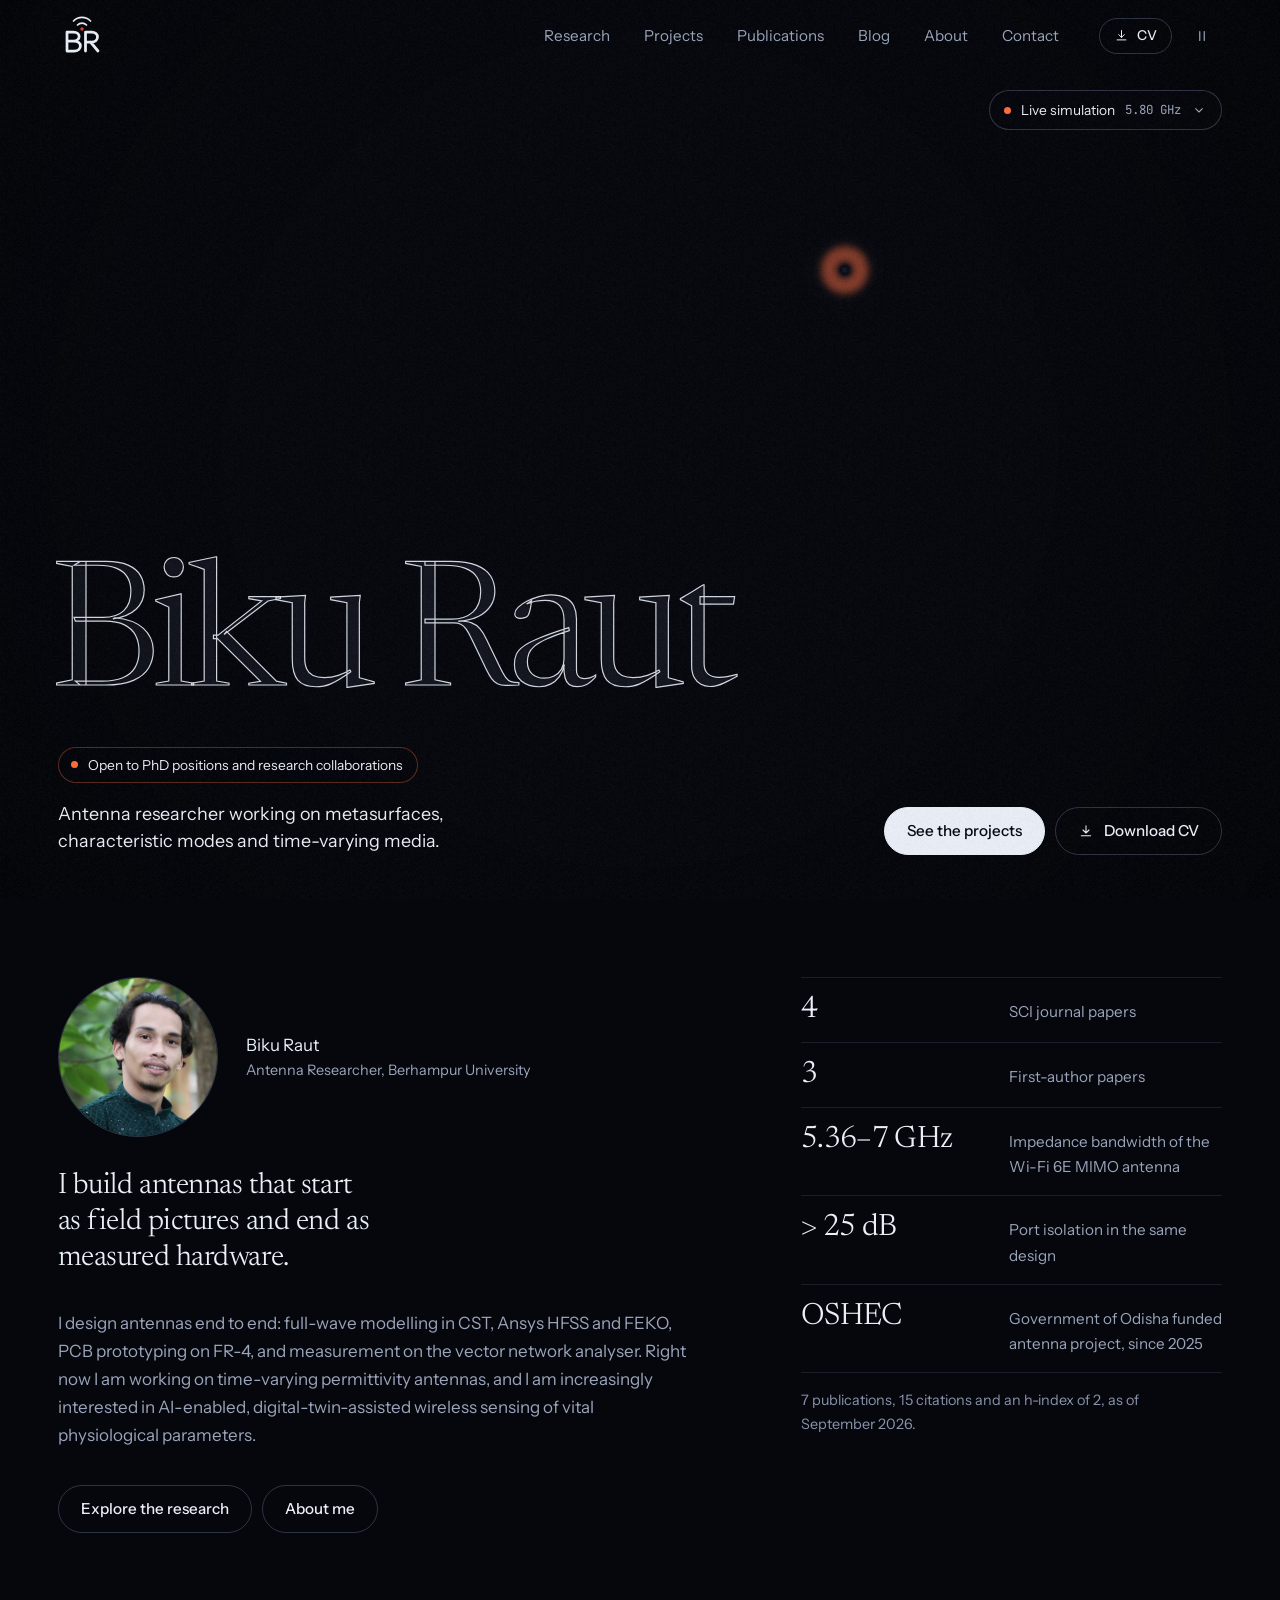
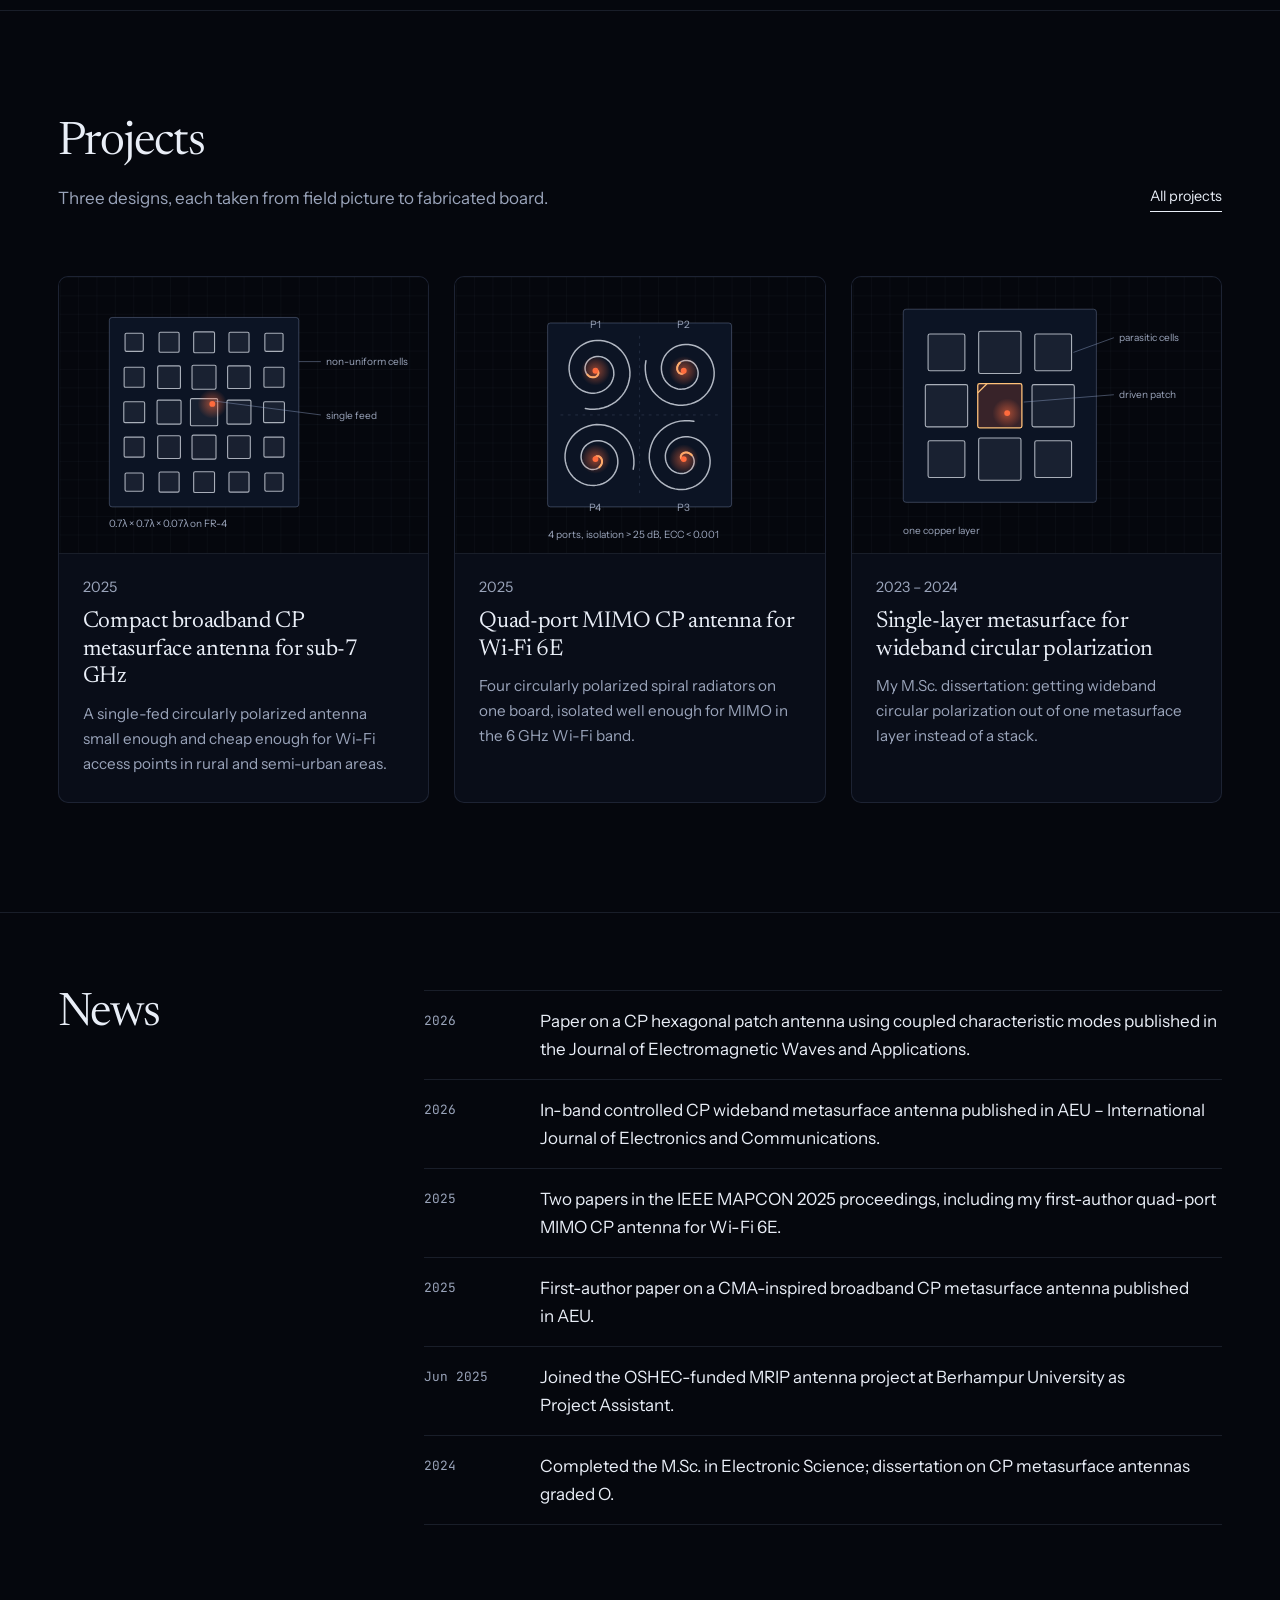
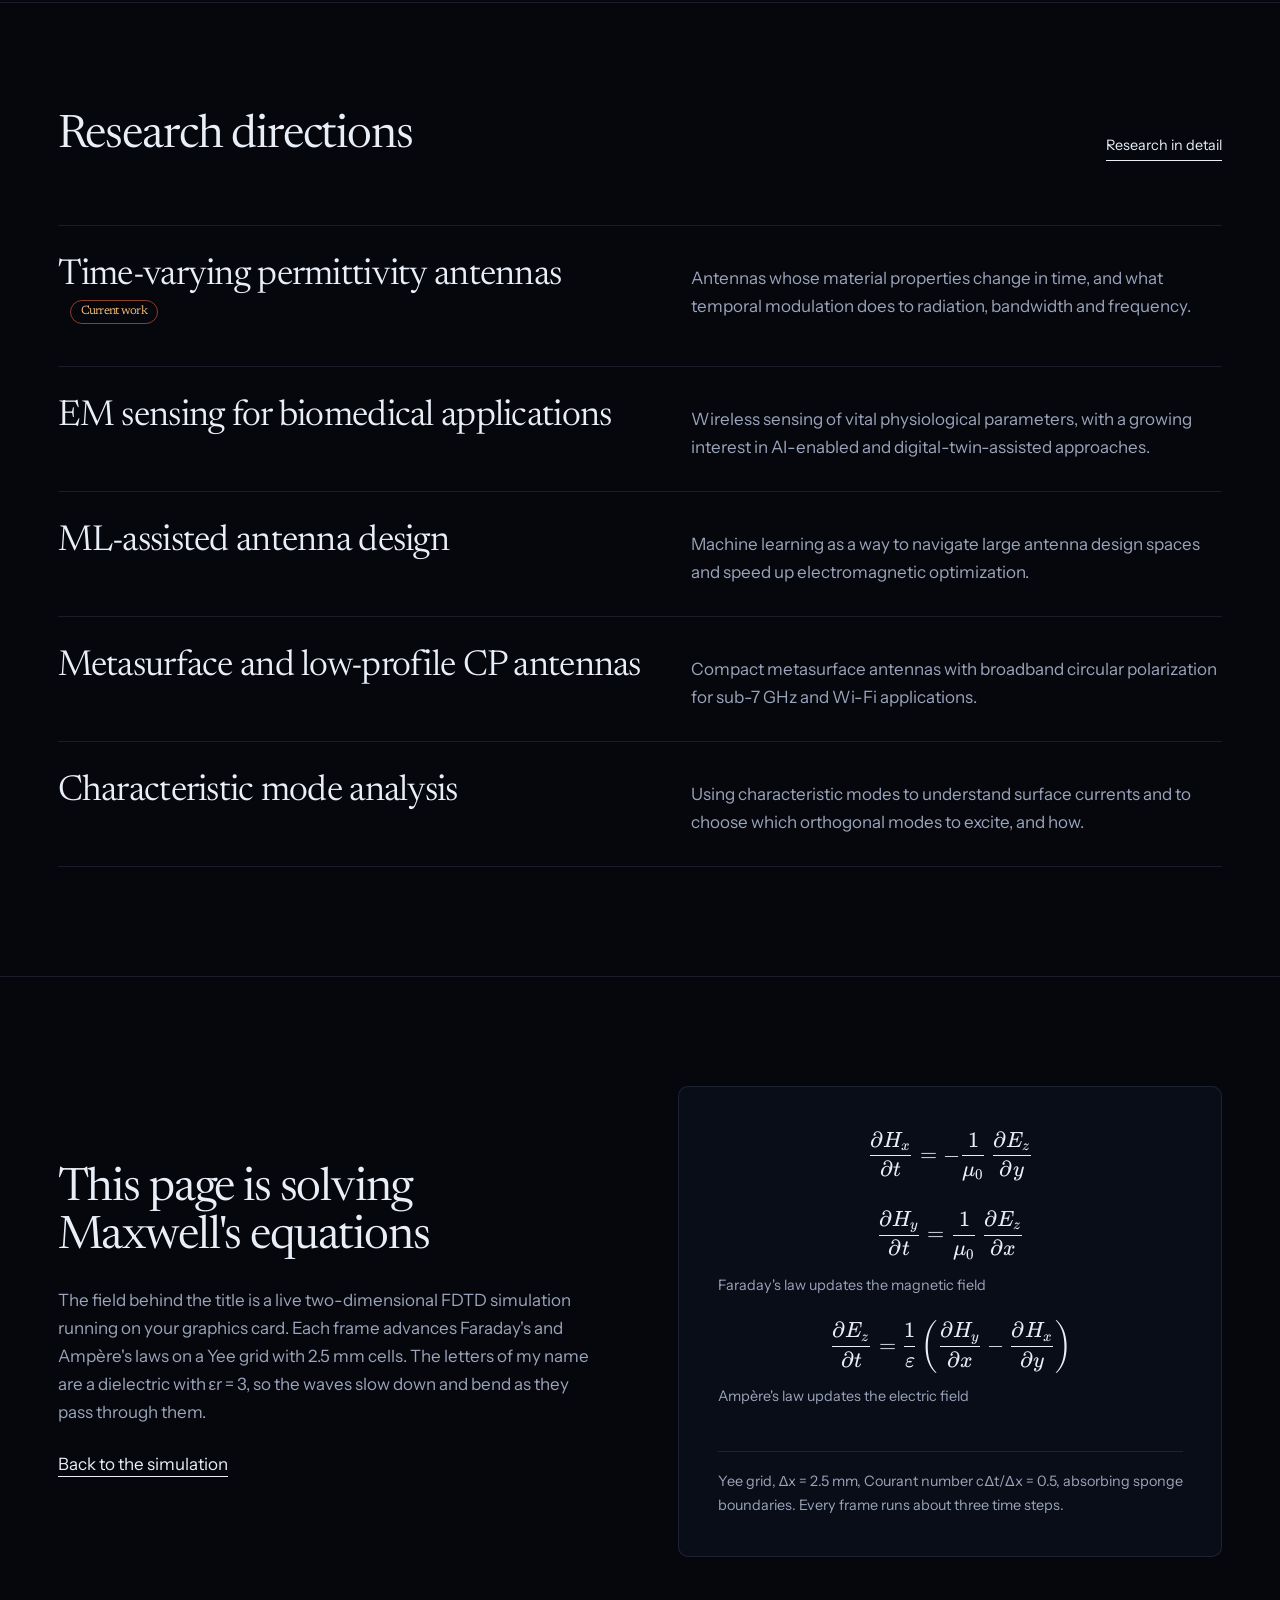
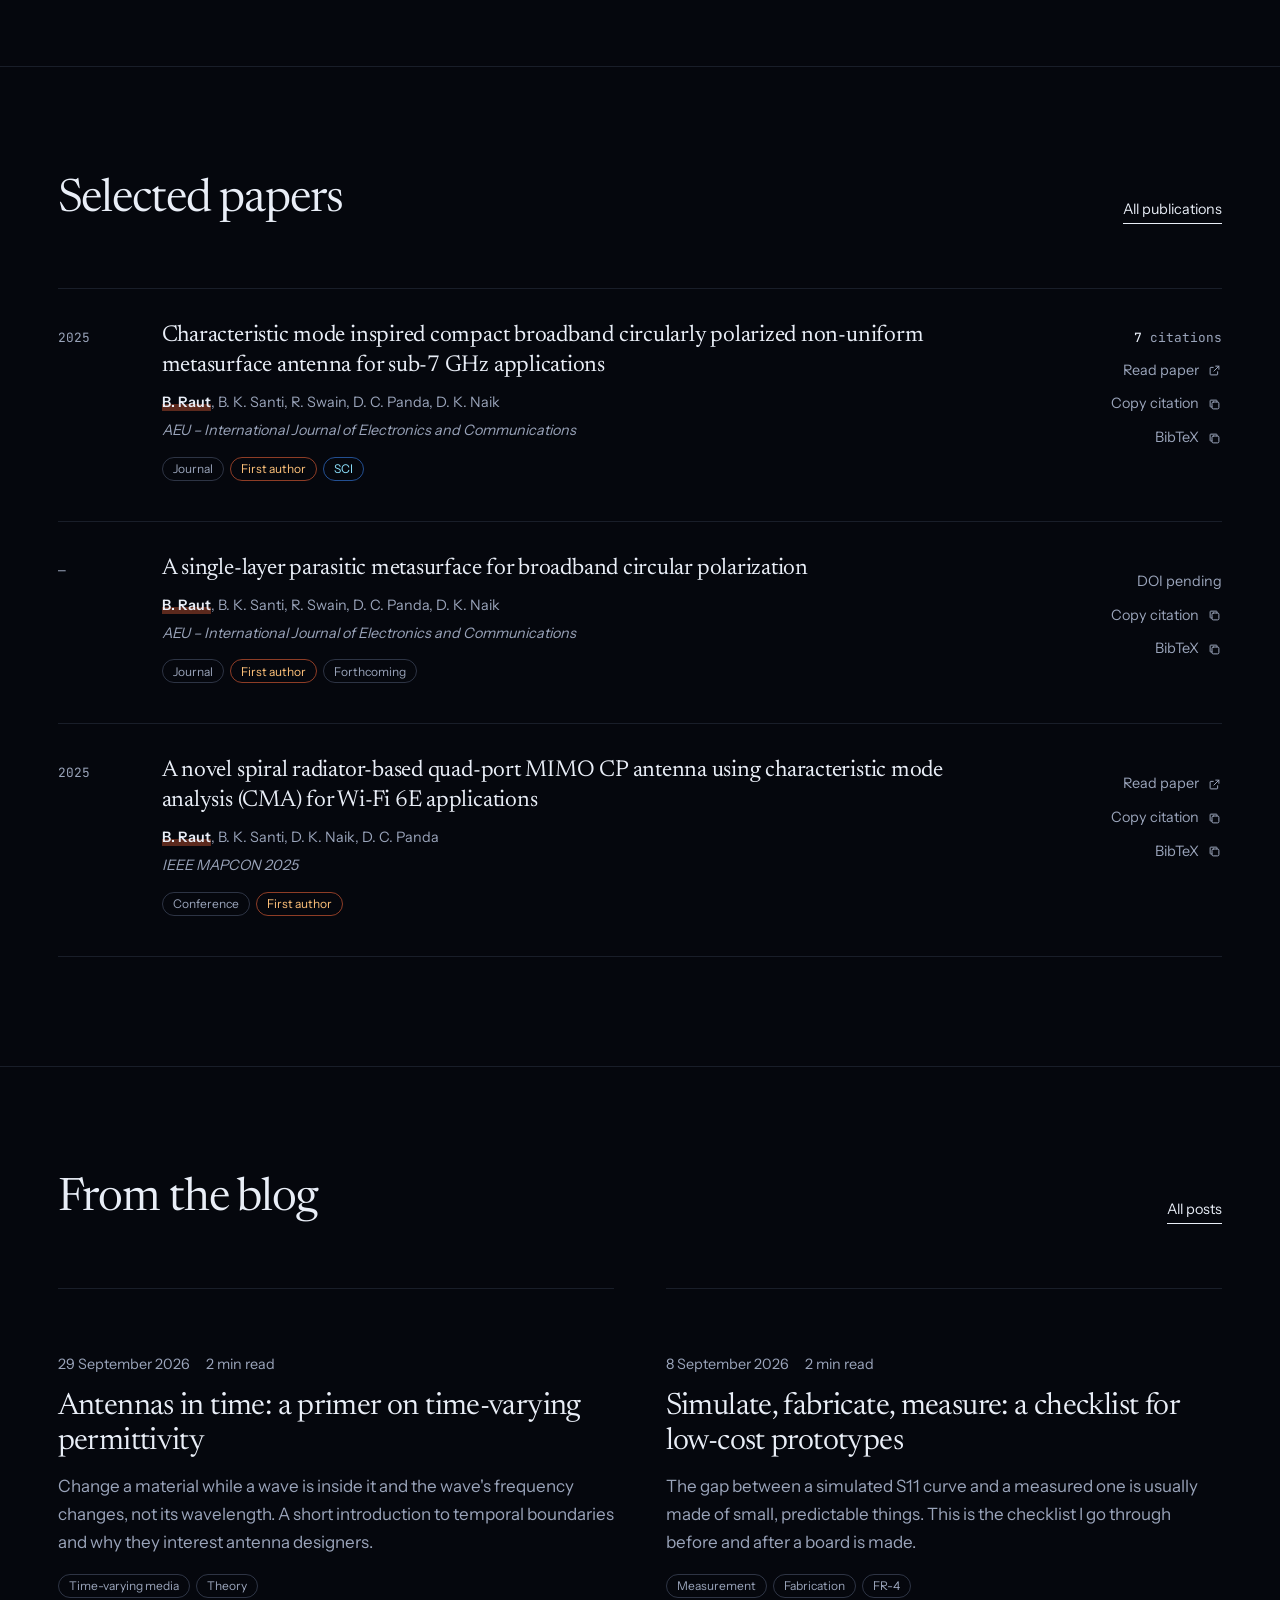
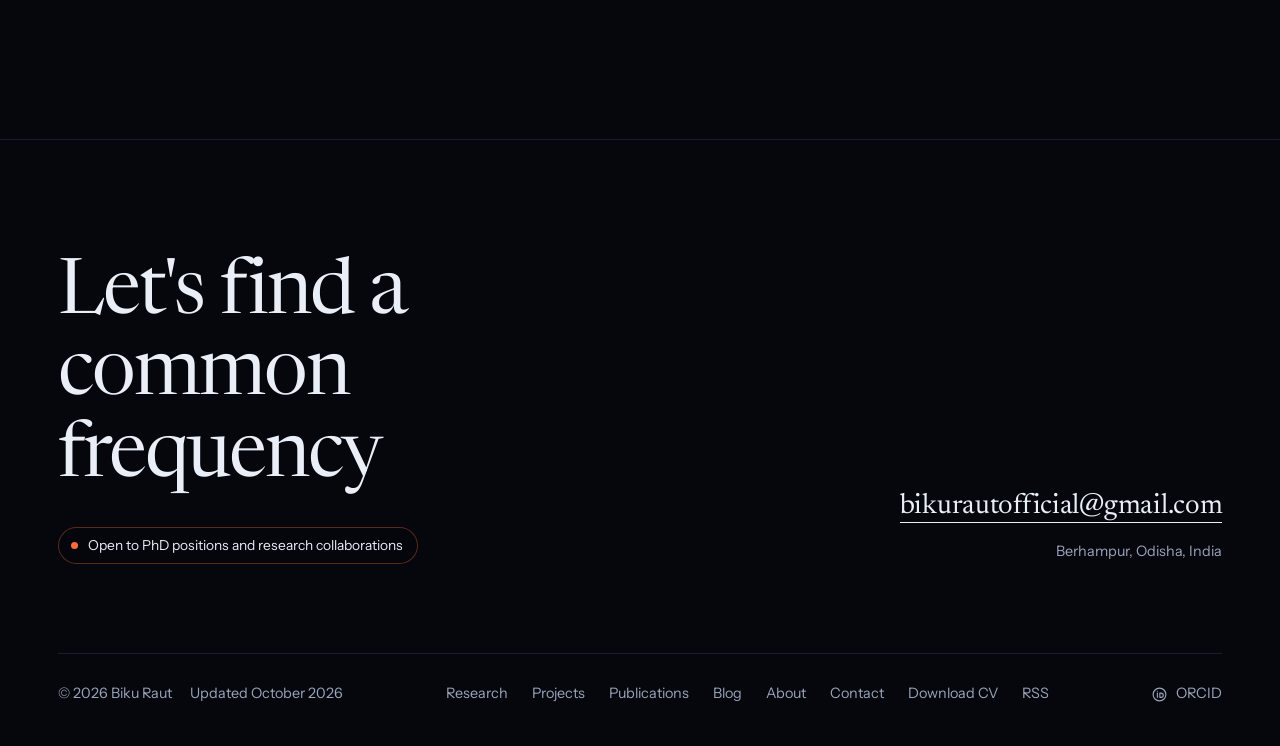
==== commit ddab758c: "Publish projects, news, BibTeX citations, and individual blog pages" ====
--- a/index.html
+++ b/index.html
@@ -9,23 +9,32 @@
     <meta property="og:description" content="Biku Raut is an antenna researcher at Berhampur University working on metasurfaces, circular polarization, characteristic mode analysis and time-varying permittivity.">
     <meta property="og:type" content="website">
     <meta property="og:site_name" content="Biku Raut">
-    <meta name="twitter:card" content="summary">
+    <meta property="og:image" content="https://bikuraut1.github.io/Bikuraut/og-image.jpg">
+    <meta property="og:image:width" content="1200">
+    <meta property="og:image:height" content="630">
+    <meta property="og:image:alt" content="Biku Raut: Antenna researcher working on metasurfaces, characteristic modes and time-varying media.">
+    <meta property="og:url" content="https://bikuraut1.github.io/Bikuraut/">
+    <meta name="twitter:card" content="summary_large_image">
     <meta name="twitter:title" content="Biku Raut — Antenna &amp; Metasurface Research">
     <meta name="twitter:description" content="Biku Raut is an antenna researcher at Berhampur University working on metasurfaces, circular polarization, characteristic mode analysis and time-varying permittivity.">
-    <script type="application/ld+json">{"@context":"https://schema.org","@type":"Person","name":"Biku Raut","jobTitle":"Antenna Researcher","affiliation":{"@type":"Organization","name":"Berhampur University"},"sameAs":["https://orcid.org/0009-0000-0405-4493"],"knowsAbout":["Time-varying permittivity antennas","EM sensing for biomedical applications","ML-assisted antenna design","Metasurface and low-profile CP antennas","Characteristic mode analysis"]}</script>
+    <meta name="twitter:image" content="https://bikuraut1.github.io/Bikuraut/og-image.jpg">
+    <link rel="canonical" href="https://bikuraut1.github.io/Bikuraut/">
+    <link rel="alternate" type="application/rss+xml" title="Biku Raut: Field notes" href="https://bikuraut1.github.io/Bikuraut/rss.xml">
+    <script type="application/ld+json">{"@context":"https://schema.org","@type":"Person","name":"Biku Raut","jobTitle":"Antenna Researcher","affiliation":{"@type":"Organization","name":"Berhampur University"},"url":"https://bikuraut1.github.io/Bikuraut/","sameAs":["https://orcid.org/0009-0000-0405-4493"],"knowsAbout":["Time-varying permittivity antennas","EM sensing for biomedical applications","ML-assisted antenna design","Metasurface and low-profile CP antennas","Characteristic mode analysis"]}</script>
 
     <meta charset="UTF-8" />
     <meta name="viewport" content="width=device-width, initial-scale=1.0" />
     <meta name="theme-color" content="#05070D" />
     <meta name="color-scheme" content="dark" />
     <link rel="icon" type="image/svg+xml" href="./favicon.svg" />
-    <script type="module" crossorigin src="./assets/index-BMYUM3G6.js"></script>
-    <link rel="modulepreload" crossorigin href="./assets/shared-BN5p_FEI.js">
-    <link rel="modulepreload" crossorigin href="./assets/posts-BF5A8mUR.js">
-    <link rel="modulepreload" crossorigin href="./assets/postCard-Dhs3JnMY.js">
-    <link rel="modulepreload" crossorigin href="./assets/geometries-C2gQh34M.js">
-    <link rel="stylesheet" crossorigin href="./assets/shared-CtYKxauW.css">
-    <link rel="stylesheet" crossorigin href="./assets/postCard-BgsA2lO1.css">
+    <script type="module" crossorigin src="./assets/index-CgD0U8hz.js"></script>
+    <link rel="modulepreload" crossorigin href="./assets/shared-BkRN4mFK.js">
+    <link rel="modulepreload" crossorigin href="./assets/posts-DJFoAMDA.js">
+    <link rel="modulepreload" crossorigin href="./assets/postCard-Ct6IXRHd.js">
+    <link rel="modulepreload" crossorigin href="./assets/projects-Df1N0ssQ.js">
+    <link rel="modulepreload" crossorigin href="./assets/geometries-Bt2AIZ4C.js">
+    <link rel="modulepreload" crossorigin href="./assets/preload-helper-uBIymjUX.js">
+    <link rel="stylesheet" crossorigin href="./assets/shared-CwD7SX03.css">
   </head>
   <body data-page="index">
     <div id="app"></div>
--- a/assets/shared-CwD7SX03.css
+++ b/assets/shared-CwD7SX03.css
@@ -0,0 +1 @@
+@font-face{font-family:Newsreader Variable;font-style:normal;font-display:swap;font-weight:200 800;src:url(./newsreader-vietnamese-opsz-normal-BjhtXyW2.woff2)format("woff2-variations");unicode-range:U+102-103,U+110-111,U+128-129,U+168-169,U+1A0-1A1,U+1AF-1B0,U+300-301,U+303-304,U+308-309,U+323,U+329,U+1EA0-1EF9,U+20AB}@font-face{font-family:Newsreader Variable;font-style:normal;font-display:swap;font-weight:200 800;src:url(./newsreader-latin-ext-opsz-normal-BQn1nviT.woff2)format("woff2-variations");unicode-range:U+100-2BA,U+2BD-2C5,U+2C7-2CC,U+2CE-2D7,U+2DD-2FF,U+304,U+308,U+329,U+1D00-1DBF,U+1E00-1E9F,U+1EF2-1EFF,U+2020,U+20A0-20AB,U+20AD-20C0,U+2113,U+2C60-2C7F,U+A720-A7FF}@font-face{font-family:Newsreader Variable;font-style:normal;font-display:swap;font-weight:200 800;src:url(./newsreader-latin-opsz-normal-s-izfB6B.woff2)format("woff2-variations");unicode-range:U+??,U+131,U+152-153,U+2BB-2BC,U+2C6,U+2DA,U+2DC,U+304,U+308,U+329,U+2000-206F,U+20AC,U+2122,U+2191,U+2193,U+2212,U+2215,U+FEFF,U+FFFD}@font-face{font-family:Newsreader Variable;font-style:italic;font-display:swap;font-weight:200 800;src:url(./newsreader-vietnamese-opsz-italic-DTr-ymY4.woff2)format("woff2-variations");unicode-range:U+102-103,U+110-111,U+128-129,U+168-169,U+1A0-1A1,U+1AF-1B0,U+300-301,U+303-304,U+308-309,U+323,U+329,U+1EA0-1EF9,U+20AB}@font-face{font-family:Newsreader Variable;font-style:italic;font-display:swap;font-weight:200 800;src:url(./newsreader-latin-ext-opsz-italic-CSPGnFdO.woff2)format("woff2-variations");unicode-range:U+100-2BA,U+2BD-2C5,U+2C7-2CC,U+2CE-2D7,U+2DD-2FF,U+304,U+308,U+329,U+1D00-1DBF,U+1E00-1E9F,U+1EF2-1EFF,U+2020,U+20A0-20AB,U+20AD-20C0,U+2113,U+2C60-2C7F,U+A720-A7FF}@font-face{font-family:Newsreader Variable;font-style:italic;font-display:swap;font-weight:200 800;src:url(./newsreader-latin-opsz-italic-kJKFiXvB.woff2)format("woff2-variations");unicode-range:U+??,U+131,U+152-153,U+2BB-2BC,U+2C6,U+2DA,U+2DC,U+304,U+308,U+329,U+2000-206F,U+20AC,U+2122,U+2191,U+2193,U+2212,U+2215,U+FEFF,U+FFFD}@font-face{font-family:Instrument Sans Variable;font-style:normal;font-display:swap;font-weight:400 700;src:url(./instrument-sans-latin-ext-wght-normal-B5bTHO_g.woff2)format("woff2-variations");unicode-range:U+100-2BA,U+2BD-2C5,U+2C7-2CC,U+2CE-2D7,U+2DD-2FF,U+304,U+308,U+329,U+1D00-1DBF,U+1E00-1E9F,U+1EF2-1EFF,U+2020,U+20A0-20AB,U+20AD-20C0,U+2113,U+2C60-2C7F,U+A720-A7FF}@font-face{font-family:Instrument Sans Variable;font-style:normal;font-display:swap;font-weight:400 700;src:url(./instrument-sans-latin-wght-normal-BbzFLZTg.woff2)format("woff2-variations");unicode-range:U+??,U+131,U+152-153,U+2BB-2BC,U+2C6,U+2DA,U+2DC,U+304,U+308,U+329,U+2000-206F,U+20AC,U+2122,U+2191,U+2193,U+2212,U+2215,U+FEFF,U+FFFD}@font-face{font-family:JetBrains Mono Variable;font-style:normal;font-display:swap;font-weight:100 800;src:url([data-uri])format("woff2-variations");unicode-range:U+460-52F,U+1C80-1C8A,U+20B4,U+2DE0-2DFF,U+A640-A69F,U+FE2E-FE2F}@font-face{font-family:JetBrains Mono Variable;font-style:normal;font-display:swap;font-weight:100 800;src:url(./jetbrains-mono-cyrillic-wght-normal-D73BlboJ.woff2)format("woff2-variations");unicode-range:U+301,U+400-45F,U+490-491,U+4B0-4B1,U+2116}@font-face{font-family:JetBrains Mono Variable;font-style:normal;font-display:swap;font-weight:100 800;src:url(./jetbrains-mono-greek-wght-normal-Bw9x6K1M.woff2)format("woff2-variations");unicode-range:U+370-377,U+37A-37F,U+384-38A,U+38C,U+38E-3A1,U+3A3-3FF}@font-face{font-family:JetBrains Mono Variable;font-style:normal;font-display:swap;font-weight:100 800;src:url(./jetbrains-mono-vietnamese-wght-normal-Bt-aOZkq.woff2)format("woff2-variations");unicode-range:U+102-103,U+110-111,U+128-129,U+168-169,U+1A0-1A1,U+1AF-1B0,U+300-301,U+303-304,U+308-309,U+323,U+329,U+1EA0-1EF9,U+20AB}@font-face{font-family:JetBrains Mono Variable;font-style:normal;font-display:swap;font-weight:100 800;src:url(./jetbrains-mono-latin-ext-wght-normal-DBQx-q_a.woff2)format("woff2-variations");unicode-range:U+100-2BA,U+2BD-2C5,U+2C7-2CC,U+2CE-2D7,U+2DD-2FF,U+304,U+308,U+329,U+1D00-1DBF,U+1E00-1E9F,U+1EF2-1EFF,U+2020,U+20A0-20AB,U+20AD-20C0,U+2113,U+2C60-2C7F,U+A720-A7FF}@font-face{font-family:JetBrains Mono Variable;font-style:normal;font-display:swap;font-weight:100 800;src:url(./jetbrains-mono-latin-wght-normal-B9CIFXIH.woff2)format("woff2-variations");unicode-range:U+??,U+131,U+152-153,U+2BB-2BC,U+2C6,U+2DA,U+2DC,U+304,U+308,U+329,U+2000-206F,U+20AC,U+2122,U+2191,U+2193,U+2212,U+2215,U+FEFF,U+FFFD}:root{--lightningcss-light: ;--lightningcss-dark:initial;color-scheme:dark;--void:#05070d;--deep:#090d18;--panel:#0d1220;--raise:#121a2c;--text:#e9eef7;--dim:#9aa4ba;--faint:#8993ab;--rule:#96aad224;--rule-strong:#96aad247;--hot:#ff6b3d;--hot-hi:#ffc27a;--cold:#3d8bff;--cold-hi:#8ee3ff;--serif:"Newsreader Variable", "Iowan Old Style", Georgia, serif;--sans:"Instrument Sans Variable", "Helvetica Neue", Arial, sans-serif;--mono:"JetBrains Mono Variable", ui-monospace, "SF Mono", monospace;--fs-hero:clamp(4.25rem, 13.5vw, 13rem);--fs-h1:clamp(3rem, 6.2vw, 5.75rem);--fs-h2:clamp(2rem, 3.6vw, 3.25rem);--fs-h3:clamp(1.3rem, 1.7vw, 1.6rem);--fs-lead:clamp(1.35rem, 2.3vw, 2.05rem);--fs-body:1.0625rem;--fs-small:.9rem;--fs-data:.8rem;--gutter:clamp(20px, 4.5vw, 72px);--max:1360px;--header-h:72px;--ease:cubic-bezier(.22, 1, .36, 1)}@view-transition{navigation:auto}::view-transition-old(root){animation-duration:.35s}::view-transition-new(root){animation-duration:.35s}*,:before,:after{box-sizing:border-box}html{background:var(--void);scroll-padding-top:calc(var(--header-h) + 24px);-webkit-text-size-adjust:100%}html.lenis,html.lenis body{height:auto}.lenis.lenis-smooth{scroll-behavior:auto!important}body{background:var(--void);min-height:100vh;color:var(--text);font:400 var(--fs-body) / 1.65 var(--sans);font-optical-sizing:auto;-webkit-font-smoothing:antialiased;-moz-osx-font-smoothing:grayscale;text-rendering:optimizelegibility;margin:0}img,svg,canvas{max-width:100%;display:block}a{color:inherit;text-decoration:none}button,input{font:inherit;color:inherit}button{cursor:pointer;background:0 0;border:0;padding:0}h1,h2,h3,h4,p{margin:0}h1,h2{font-family:var(--serif);letter-spacing:-.025em;text-wrap:balance;font-weight:380;line-height:1.02}h1{font-size:var(--fs-h1)}h2{font-size:var(--fs-h2);line-height:1.06}h3{font-family:var(--sans);font-size:var(--fs-h3);letter-spacing:-.015em;font-weight:500;line-height:1.25}p{text-wrap:pretty}em{font-style:italic}::selection{background:var(--cold);color:#fff}:focus-visible{outline:2px solid var(--cold-hi);outline-offset:4px;border-radius:2px}.mono,.data{font-family:var(--mono);font-size:var(--fs-data);font-variant-numeric:tabular-nums;letter-spacing:0}.dim{color:var(--dim)}.wrap{width:100%;max-width:var(--max);padding-inline:var(--gutter);margin-inline:auto}.sr-only{clip:rect(0, 0, 0, 0);white-space:nowrap;border:0;width:1px;height:1px;margin:-1px;padding:0;position:absolute;overflow:hidden}.skip-link{z-index:300;background:var(--text);color:var(--void);border-radius:4px;padding:10px 16px;position:fixed;top:12px;left:12px;transform:translateY(-160%)}.skip-link:focus{transform:none}.noscript{padding:24px var(--gutter);color:var(--dim)}body:after{content:"";z-index:200;pointer-events:none;opacity:.022;background-image:var(--grain,none);background-size:160px 160px;position:fixed;inset:0}@media (prefers-reduced-motion:reduce){*,:before,:after{scroll-behavior:auto!important;transition-duration:.001ms!important;animation-duration:.001ms!important;animation-iteration-count:1!important}}html[data-motion=off] *,html[data-motion=off] :before,html[data-motion=off] :after{animation-play-state:paused!important}@media print{:root{--void:#fff;--deep:#fff;--panel:#fff;--text:#111;--dim:#333;--faint:#444;--rule:#ccc;--rule-strong:#aaa}.site-header,.mobile-menu,canvas,.scene,.hero-field,.lab-panel,.probe,.footer-wave,.hero:after,body:before,.header-tools,.read-progress{display:none!important}*,:before,:after{text-shadow:none!important;box-shadow:none!important;transition:none!important;animation:none!important}body{color:#000;background:#fff;font-size:11pt}.hero,.page-hero,.section{min-height:auto;padding-block:24px}.hero-name{font-size:48pt}.hero-intro{opacity:1;transform:none}.hero-content,.hero-foot,.post-body,.intro-grid,.bio{display:block;position:static}.toc,.figure,.hero-actions,.intro-actions,.footer-cta{display:none}.post,.post-header{padding-top:20px}a{color:inherit}}.site-header{z-index:100;height:var(--header-h);transition:background .4s var(--ease), border-color .4s var(--ease), transform .45s var(--ease);border-bottom:1px solid #0000;position:fixed;inset:0 0 auto}.site-header.is-scrolled{-webkit-backdrop-filter:blur(16px)saturate(140%);border-bottom-color:var(--rule);background:#05070db8}.site-header.is-hidden{transform:translateY(-100%)}.header-inner{align-items:center;gap:40px;height:100%;display:flex}.brand{font-family:var(--serif);letter-spacing:-.01em;white-space:nowrap;align-items:center;gap:12px;font-size:1.3rem;font-weight:450;display:inline-flex}.brand-mark{width:48px;height:48px;color:var(--text)}body.menu-open .site-header{z-index:200;background:var(--void)}.main-nav{align-items:center;gap:34px;margin-left:auto;display:flex}.main-nav a{color:var(--dim);padding:8px 0;font-size:.95rem;transition:color .25s;position:relative}.main-nav a:after{content:"";transform-origin:100%;height:1px;transition:transform .45s var(--ease);background:currentColor;position:absolute;bottom:2px;left:0;right:0;transform:scaleX(0)}.main-nav a:hover{color:var(--text)}.main-nav a:hover:after{transform-origin:0;transform:scaleX(1)}.main-nav a[aria-current=page]{color:var(--text)}.main-nav a[aria-current=page]:after{background:var(--hot);transform:scaleX(1)}.header-tools{align-items:center;gap:4px;display:flex}.icon-button{width:40px;height:40px;color:var(--dim);border-radius:50%;place-items:center;transition:color .2s,background .2s;display:grid}.icon-button:hover{color:var(--text);background:#96aad214}.icon-button svg{width:18px;height:18px}.menu-button{display:none}.mobile-menu{z-index:150;background:var(--void);padding:calc(var(--header-h) + 24px) var(--gutter) 40px;opacity:0;visibility:hidden;transition:opacity .35s var(--ease), visibility .35s;flex-direction:column;display:flex;position:fixed;inset:0}.mobile-menu.is-open{opacity:1;visibility:visible}.mobile-menu a{font-family:var(--serif);letter-spacing:-.02em;border-bottom:1px solid var(--rule);padding:6px 0;font-size:2.6rem;line-height:1.25}.mobile-menu a[aria-current=page]{color:var(--hot-hi)}.mobile-menu .mobile-meta{color:var(--dim);font-size:var(--fs-small);margin-top:auto}.mobile-menu .mobile-meta a{font-family:var(--sans);letter-spacing:0;border-bottom:0;padding:0 0 3px;font-size:1rem}.button{border:1px solid var(--rule-strong);isolation:isolate;border-radius:999px;align-items:center;gap:10px;height:48px;padding:0 22px;font-size:.95rem;font-weight:500;transition:border-color .3s,color .3s;display:inline-flex;position:relative;overflow:hidden}.button:before{content:"";z-index:-1;background:var(--text);border-radius:inherit;transition:transform .5s var(--ease);position:absolute;inset:0;transform:translateY(101%)}.button:hover{color:var(--void);border-color:var(--text)}.button:hover:before{transform:none}.button.solid{background:var(--text);color:var(--void);border-color:var(--text)}.button.solid:before{background:var(--hot-hi)}.button svg{width:16px;height:16px}.link{color:var(--text);transition:background-size .45s var(--ease), color .2s;background:linear-gradient(currentColor,currentColor) 0 100%/100% 1px no-repeat;padding-bottom:3px}.link:hover{background-position:100% 100%;background-size:0 1px}.profile-links{flex-wrap:wrap;gap:8px 22px;display:flex}.profile-link{color:var(--dim);font-size:var(--fs-small);align-items:center;gap:8px;transition:color .2s;display:inline-flex}.profile-link:hover{color:var(--text)}.profile-link svg{width:17px;height:17px}.section+.section{border-top:1px solid var(--rule)}.section-head{grid-template-columns:minmax(0,1fr) auto;align-items:end;gap:24px 40px;margin-bottom:clamp(40px,5vw,72px);display:grid}.section-head p{max-width:56ch;color:var(--dim);grid-column:1;margin-top:18px}.section-head .link{font-size:var(--fs-small);white-space:nowrap;grid-area:1/2;align-self:end}.figure{margin:0;position:relative}.figure-screen{border:1px solid var(--rule);background:var(--deep);border-radius:6px;position:relative;overflow:hidden}.figure-screen .scene{position:absolute;inset:0}.figure figcaption{font-size:var(--fs-small);color:var(--dim);flex-wrap:wrap;justify-content:space-between;align-items:baseline;gap:16px;margin-top:14px;display:flex}.figure figcaption b{color:var(--text);font-weight:500}.scene canvas{touch-action:pan-y;width:100%!important;height:100%!important}.scene.orbit canvas{cursor:grab;touch-action:none}.scene.orbit canvas:active{cursor:grabbing}.readouts{z-index:2;font-family:var(--mono);color:var(--dim);pointer-events:none;flex-wrap:wrap;gap:20px;font-size:.75rem;display:flex;position:absolute}.readouts b{color:var(--text);font-weight:450}.segmented{border:1px solid var(--rule);-webkit-backdrop-filter:blur(8px);background:#05070d99;border-radius:999px;flex-wrap:wrap;gap:4px;padding:4px;display:inline-flex}.segmented button{height:32px;color:var(--dim);border-radius:999px;padding:0 14px;font-size:.82rem;transition:background .25s,color .25s}.segmented button:hover{color:var(--text)}.segmented button[aria-pressed=true]{background:var(--text);color:var(--void)}.pub{border-top:1px solid var(--rule);grid-template-columns:72px minmax(0,1fr) auto;gap:8px 32px;padding:32px 0;display:grid;position:relative}.pub:last-child{border-bottom:1px solid var(--rule)}.pub:before{content:"";background:linear-gradient(90deg, var(--cold), var(--hot));transform-origin:0;width:100%;height:1px;transition:transform .7s var(--ease);position:absolute;top:-1px;left:0;transform:scaleX(0)}.pub:hover:before{transform:scaleX(1)}.pub-year{font-family:var(--mono);font-size:var(--fs-data);color:var(--dim);padding-top:6px}.pub-title{font-family:var(--serif);letter-spacing:-.01em;max-width:62ch;font-size:clamp(1.25rem,1.8vw,1.6rem);font-weight:400;line-height:1.3}.pub-title a:hover{color:var(--cold-hi)}.pub-authors{font-size:var(--fs-small);color:var(--dim);margin-top:10px}.pub-authors .me{color:var(--text);background:linear-gradient(#0000 62%,#ff6b3d59 62%);font-weight:600}.pub-venue{font-size:var(--fs-small);color:var(--dim);margin-top:4px;font-style:italic}.pub-tags{flex-wrap:wrap;gap:6px;margin-top:14px;display:flex}.tag{border:1px solid var(--rule-strong);height:24px;color:var(--dim);border-radius:999px;align-items:center;padding:0 10px;font-size:.75rem;display:inline-flex}.tag.hot{color:var(--hot-hi);border-color:#ff6b3d8c}.tag.cold{color:var(--cold-hi);border-color:#3d8bff8c}.pub-actions{flex-direction:column;grid-area:1/3/span 2;align-items:flex-end;gap:10px;min-width:150px;padding-top:6px;display:flex}.pub-cites{font-family:var(--mono);font-size:var(--fs-data);color:var(--dim)}.pub-cites b{color:var(--text);font-weight:450}.text-button{font-size:var(--fs-small);color:var(--dim);align-items:center;gap:8px;transition:color .2s;display:inline-flex}.text-button:hover{color:var(--text)}.text-button svg{width:15px;height:15px}.timeline{padding-left:48px;position:relative}.timeline-line{background:var(--rule);width:2px;position:absolute;top:6px;bottom:6px;left:7px;overflow:hidden}.timeline-line i{background:linear-gradient(transparent, var(--hot), transparent);width:2px;height:120px;position:absolute;top:-120px;left:0}.entry{grid-template-columns:200px minmax(0,1fr);gap:12px 48px;padding-bottom:56px;display:grid;position:relative}.entry:last-child{padding-bottom:0}.entry-node{border:2px solid var(--rule-strong);background:var(--void);border-radius:50%;width:16px;height:16px;transition:border-color .4s,box-shadow .4s;position:absolute;top:6px;left:-48px}.entry.is-live .entry-node{border-color:var(--hot);box-shadow:0 0 0 6px #ff6b3d1f}.entry-date{font-family:var(--mono);font-size:var(--fs-data);color:var(--dim);padding-top:4px}.entry h3{font-family:var(--serif);letter-spacing:-.02em;font-size:clamp(1.6rem,2.4vw,2.1rem);font-weight:400}.entry-org{color:var(--dim);margin-top:6px}.entry ul{gap:14px;max-width:70ch;margin:20px 0 0;padding:0;list-style:none;display:grid}.entry li{color:var(--dim);padding-left:22px;position:relative}.entry li:before{content:"";background:var(--faint);width:10px;height:1px;position:absolute;top:.75em;left:0}.toast{z-index:250;opacity:0;visibility:hidden;background:var(--text);color:var(--void);font-size:var(--fs-small);transition:all .35s var(--ease);border-radius:999px;padding:12px 20px;font-weight:500;position:fixed;bottom:28px;left:50%;transform:translate(-50%,16px)}.toast.is-visible{opacity:1;visibility:visible;transform:translate(-50%)}.site-footer{border-top:1px solid var(--rule);padding-block:clamp(72px,9vw,128px) 40px;position:relative;overflow:hidden}.footer-wave{opacity:.5;pointer-events:none;height:120px;position:absolute;inset:0 0 auto}.footer-cta{grid-template-columns:minmax(0,1.4fr) minmax(0,1fr);align-items:end;gap:40px;padding-bottom:clamp(56px,7vw,96px);display:grid}.footer-cta h2{max-width:12ch;font-size:clamp(2.6rem,6vw,5.5rem)}.footer-mail{text-align:right;justify-self:end}.footer-mail a{font-family:var(--serif);letter-spacing:-.01em;font-size:clamp(1.25rem,2.2vw,1.9rem)}.footer-mail p{color:var(--dim);font-size:var(--fs-small);margin-top:10px}.footer-base{border-top:1px solid var(--rule);font-size:var(--fs-small);color:var(--dim);flex-wrap:wrap;justify-content:space-between;align-items:center;gap:20px 32px;padding-top:28px;display:flex}.footer-nav{flex-wrap:wrap;gap:8px 24px;display:flex}.footer-nav a:hover{color:var(--text)}@media (width<=960px){.main-nav{display:none}.menu-button{display:grid}.header-tools{margin-left:auto}.pub{grid-template-columns:minmax(0,1fr)}.pub-year{padding-top:0}.pub-actions{flex-direction:row;grid-area:auto/1;justify-content:space-between;align-items:center;min-width:0;padding-top:8px}.entry{grid-template-columns:minmax(0,1fr);gap:8px}.footer-cta{grid-template-columns:minmax(0,1fr);align-items:start}.footer-mail{text-align:left;justify-self:start}}@media (width<=600px){.section-head{grid-template-columns:minmax(0,1fr)}.section-head .link{grid-area:auto/1;justify-self:start}.timeline{padding-left:34px}.entry-node{left:-34px}}.hero{isolation:isolate;background:var(--void);height:100svh;min-height:640px;max-height:1100px;position:relative;overflow:hidden}.hero-field{z-index:-1;position:absolute;inset:0}.hero-field canvas{width:100%!important;height:100%!important}.hero-content{pointer-events:none;padding-bottom:clamp(32px,5vh,64px);position:absolute;inset:auto 0 0}.hero-content a,.hero-content button{pointer-events:auto}.hero-name{font-family:var(--serif);font-size:var(--fs-hero);letter-spacing:-.045em;font-variation-settings:"opsz" 72;color:#e9eef709;-webkit-text-stroke:1.2px #e9eef7e6;text-wrap:nowrap;margin-left:-.04em;font-weight:340;line-height:.86}.hero-name [data-word]{display:inline-block}.hero-foot{justify-content:space-between;align-items:flex-end;gap:32px;margin-top:clamp(20px,3vh,36px);display:flex}.hero-role{max-width:34ch;color:var(--text);font-size:clamp(1.05rem,1.4vw,1.25rem);line-height:1.5}.hero-actions{flex-wrap:wrap;gap:10px;display:flex}.hero-intro{opacity:0;animation:hero-in 1.1s var(--ease) forwards;transform:translateY(14px)}.hero-intro.d1{animation-delay:.25s}.hero-intro.d2{animation-delay:.45s}@keyframes hero-in{to{opacity:1;transform:none}}.lab-panel{z-index:3;top:calc(var(--header-h) + 20px);right:var(--gutter);border:1px solid var(--rule);-webkit-backdrop-filter:blur(14px);background:#05070d9e;border-radius:10px;width:300px;padding:18px;position:absolute}.lab-panel h2{font-family:var(--sans);letter-spacing:0;align-items:center;gap:8px;font-size:.92rem;font-weight:500;display:flex}.live-dot{background:var(--hot);border-radius:50%;width:7px;height:7px;animation:1.8s ease-out infinite live;box-shadow:0 0 #ff6b3d99}@keyframes live{to{box-shadow:0 0 0 9px #ff6b3d00}}.lab-readouts{border-block:1px solid var(--rule);grid-template-columns:1fr 1fr;gap:10px 14px;margin:16px 0;padding:14px 0;display:grid}.lab-readouts dt{color:var(--dim);font-size:.75rem}.lab-readouts dd{font-family:var(--mono);font-variant-numeric:tabular-nums;margin:2px 0 0;font-size:.86rem}.lab-panel .segmented{-webkit-backdrop-filter:none;backdrop-filter:none;background:0 0;border-radius:10px;grid-template-columns:1fr 1fr;width:100%;display:grid}.lab-panel .segmented button{border-radius:7px;font-size:.8rem}.slider{color:var(--dim);grid-template-columns:auto 1fr;align-items:center;gap:12px;margin-top:16px;font-size:.8rem;display:grid}.slider input{appearance:none;cursor:pointer;background:0 0;width:100%;height:22px}.slider input::-webkit-slider-runnable-track{background:linear-gradient(90deg, var(--cold), var(--hot));border-radius:2px;height:2px}.slider input::-moz-range-track{background:linear-gradient(90deg, var(--cold), var(--hot));height:2px}.slider input::-webkit-slider-thumb{-webkit-appearance:none;background:var(--text);border:3px solid var(--void);width:16px;height:16px;box-shadow:0 0 0 1px var(--text);border-radius:50%;margin-top:-7px}.slider input::-moz-range-thumb{background:var(--text);border:3px solid var(--void);border-radius:50%;width:12px;height:12px}.lab-hint{color:var(--faint);margin-top:14px;font-size:.78rem;line-height:1.5}.probe{z-index:4;pointer-events:none;opacity:0;transition:opacity .25s;position:fixed;top:0;left:0}.probe.is-on{opacity:1}.probe-ring{border:1px solid #e9eef7d9;border-radius:50%;width:28px;height:28px;position:absolute;top:-14px;left:-14px}.probe-ring:before,.probe-ring:after{content:"";background:#e9eef7d9;position:absolute}.probe-ring:before{width:1px;top:-7px;bottom:-7px;left:50%}.probe-ring:after{height:1px;top:50%;left:-7px;right:-7px}.probe-value{white-space:nowrap;font-family:var(--mono);color:var(--text);text-shadow:0 1px 6px #000;font-size:.72rem;position:absolute;top:10px;left:22px}.hero.has-probe{cursor:none}.hero.has-probe .lab-panel,.hero.has-probe a,.hero.has-probe button{cursor:auto}.intro-grid{grid-template-columns:minmax(0,1.55fr) minmax(0,1fr);align-items:start;gap:clamp(40px,7vw,120px);display:grid}.statement{font-family:var(--serif);font-size:var(--fs-lead);letter-spacing:-.015em;max-width:24ch;font-weight:350;line-height:1.22}.intro-text{max-width:58ch;color:var(--dim);margin-top:32px}.intro-actions{flex-wrap:wrap;gap:10px;margin-top:36px;display:flex}.metrics{margin:0;display:grid}.metrics div{border-top:1px solid var(--rule);grid-template-columns:92px 1fr;align-items:baseline;gap:16px;padding:16px 0;display:grid}.metrics div:last-child{border-bottom:1px solid var(--rule)}.metrics dt{font-family:var(--serif);letter-spacing:-.03em;font-variant-numeric:lining-nums tabular-nums;font-size:2.6rem;font-weight:330;line-height:1}.metrics dd{color:var(--dim);margin:0}.directions{margin:0;padding:0;list-style:none}.direction{border-top:1px solid var(--rule);grid-template-columns:minmax(0,1.1fr) minmax(0,1fr);align-items:baseline;gap:16px 48px;padding:30px 0;display:grid;position:relative}.direction:last-child{border-bottom:1px solid var(--rule)}.direction h3{font-family:var(--serif);letter-spacing:-.02em;transition:transform .6s var(--ease);font-size:clamp(1.6rem,2.8vw,2.4rem);font-weight:370;line-height:1.12}.direction p{color:var(--dim);max-width:52ch}.direction .tag{vertical-align:middle;margin-left:12px;transform:translateY(-4px)}.direction:before{content:"";background:linear-gradient(90deg, var(--cold), var(--hot));transform-origin:0;width:100%;height:1px;transition:transform .8s var(--ease);position:absolute;top:-1px;left:0;transform:scaleX(0)}.direction:hover:before{transform:scaleX(1)}.direction:hover h3{transform:translate(10px)}.lab-explain{grid-template-columns:minmax(0,1fr) minmax(0,1fr);align-items:center;gap:clamp(40px,6vw,100px);display:grid}.lab-explain p{max-width:54ch;color:var(--dim);margin-top:24px}.equations{border:1px solid var(--rule);background:var(--deep);border-radius:10px;gap:18px;padding:clamp(24px,3vw,40px);font-size:1.2rem;display:grid}.equations .katex{font-size:1.12em}.equations .eq-label{font-size:var(--fs-small);color:var(--dim);margin-top:-10px}.update-eq{border-top:1px solid var(--rule);color:var(--dim);font-size:var(--fs-small);margin-top:6px;padding-top:18px}.workflow{grid-template-columns:repeat(3,minmax(0,1fr));gap:clamp(24px,4vw,64px);padding-top:56px;display:grid;position:relative}.workflow-line{height:22px;position:absolute;top:0;left:0;right:0}.workflow-line:before{content:"";background:var(--rule-strong);height:2px;position:absolute;inset:10px 0 auto}.workflow-line:after{content:"";background:radial-gradient(closest-side, var(--hot-hi), #ff6b3d80 40%, transparent);filter:blur(1px);border-radius:50%;width:18%;height:10px;animation:4.5s cubic-bezier(.6,0,.4,1) infinite line-pulse;position:absolute;top:6px;left:0}@keyframes line-pulse{0%{transform:translate(-20%)}to{transform:translate(560%)}}.step-no{font-family:var(--mono);font-size:var(--fs-data);color:var(--dim)}.step h3{font-family:var(--serif);letter-spacing:-.025em;margin:10px 0 12px;font-size:clamp(2rem,3vw,2.75rem);font-weight:370}.step .tools{color:var(--text);font-size:var(--fs-small)}.step p:last-child{color:var(--dim);max-width:34ch;margin-top:10px}.post-list{grid-template-columns:repeat(auto-fit,minmax(min(100%,340px),1fr));gap:0 clamp(24px,4vw,64px);display:grid}.post-card{border-top:1px solid var(--rule);grid-template-rows:auto auto 1fr auto;gap:12px;padding:32px 0;display:grid}.post-card .post-meta{font-size:var(--fs-small);color:var(--dim);gap:16px;display:flex}.post-card h3{font-family:var(--serif);letter-spacing:-.02em;font-size:clamp(1.6rem,2.4vw,2.1rem);font-weight:380;line-height:1.15;transition:color .25s}.post-card p{color:var(--dim);max-width:52ch}.post-card:hover h3{color:var(--hot-hi)}.post-card .tags{flex-wrap:wrap;gap:6px;margin-top:6px;display:flex}.page-hero{padding-top:calc(var(--header-h) + clamp(48px, 8vw, 110px));grid-template-columns:minmax(0,.9fr) minmax(0,1.1fr);align-items:center;gap:clamp(32px,5vw,80px);padding-bottom:clamp(56px,7vw,100px);display:grid}.page-hero.solo{grid-template-columns:minmax(0,1fr)}.page-hero .lead{max-width:44ch;color:var(--dim);margin-top:28px;font-size:clamp(1.1rem,1.5vw,1.3rem);line-height:1.55}.page-hero .figure-screen{aspect-ratio:16/11}.current{background:radial-gradient(70% 120% at 0% 0%, #ff6b3d24, transparent 60%), radial-gradient(70% 120% at 100% 100%, #3d8bff1f, transparent 60%), var(--deep);border:1px solid var(--rule);border-radius:12px;grid-template-columns:minmax(0,1fr) minmax(0,1.2fr);gap:clamp(32px,5vw,80px);padding:clamp(32px,5vw,64px);display:grid}.current .tag{margin-bottom:18px}.current p{color:var(--dim);align-self:end;font-size:1.1rem}.specs{border-top:1px solid var(--rule);grid-template-columns:repeat(auto-fit,minmax(min(100%,210px),1fr));margin-top:clamp(48px,6vw,80px);display:grid}.spec{border-bottom:1px solid var(--rule);padding:24px 24px 24px 0}.spec b{font-family:var(--mono);font-variant-numeric:tabular-nums;color:var(--text);font-size:1.15rem;font-weight:450;display:block}.spec span{font-size:var(--fs-small);color:var(--dim);margin-top:6px;display:block}.cma-layout{grid-template-columns:minmax(0,.8fr) minmax(0,1.2fr);align-items:center;gap:clamp(32px,5vw,80px);display:grid}.cma-layout p{color:var(--dim);max-width:48ch;margin-top:24px}.cma-layout .figure-screen{aspect-ratio:16/10}.figure-tools{flex-wrap:wrap;justify-content:space-between;align-items:center;gap:12px;margin-top:14px;display:flex}.interests{grid-template-columns:repeat(auto-fit,minmax(min(100%,300px),1fr));gap:0 clamp(24px,4vw,56px);display:grid}.interest{border-top:1px solid var(--rule);padding:28px 0}.interest h3{margin-bottom:10px}.interest p{color:var(--dim)}.pub-tools{flex-wrap:wrap;justify-content:space-between;align-items:center;gap:16px;margin-bottom:28px;display:flex}.search{flex:320px;max-width:420px;position:relative}.search svg{width:18px;height:18px;color:var(--dim);position:absolute;top:50%;left:16px;transform:translateY(-50%)}.search input{border:1px solid var(--rule-strong);background:var(--deep);border-radius:999px;width:100%;height:46px;padding:0 18px 0 46px;font-size:.95rem;transition:border-color .2s}.search input::placeholder{color:var(--faint)}.search input:focus{border-color:var(--cold-hi);outline:none}.results-line{font-size:var(--fs-small);color:var(--dim);flex-wrap:wrap;justify-content:space-between;gap:8px;margin-bottom:12px;display:flex}.empty{border-top:1px solid var(--rule);text-align:center;color:var(--dim);padding:64px 0}.empty .button{margin-top:20px}.bio{grid-template-columns:minmax(0,.7fr) minmax(0,1.3fr);align-items:start;gap:clamp(32px,6vw,100px);display:grid}.portrait{aspect-ratio:4/5;background:radial-gradient(80% 60% at 30% 20%, #ff6b3d38, transparent 70%), radial-gradient(80% 60% at 80% 90%, #3d8bff38, transparent 70%), var(--deep);border:1px solid var(--rule);border-radius:10px;position:relative;overflow:hidden}.portrait img{object-fit:cover;width:100%;height:100%}.portrait .initials{font-family:var(--serif);color:#e9eef780;place-items:center;font-size:6rem;display:grid;position:absolute;inset:0}.bio-text h2{margin-bottom:32px}.bio-text p{color:var(--dim);max-width:62ch;font-size:1.12rem;line-height:1.7}.bio-text p+p{margin-top:20px}.bio-text p:first-of-type{color:var(--text)}.skills{grid-template-columns:repeat(auto-fit,minmax(min(100%,260px),1fr));gap:0 clamp(24px,4vw,56px);display:grid}.skill{border-top:1px solid var(--rule);padding:26px 0}.skill h3{color:var(--dim);margin-bottom:12px;font-size:1rem;font-weight:450}.skill ul{flex-wrap:wrap;gap:4px 18px;margin:0;padding:0;font-size:1.12rem;list-style:none;display:flex}.languages{color:var(--dim);margin-top:48px}.languages b{color:var(--text);font-weight:500}.contact-page{isolation:isolate;align-items:end;min-height:100svh;display:grid;position:relative;overflow:hidden}.contact-field{z-index:-1;position:absolute;inset:0}.contact-field canvas{width:100%!important;height:100%!important}.contact-inner{padding-top:calc(var(--header-h) + 80px);pointer-events:none;padding-bottom:clamp(40px,7vh,80px)}.contact-inner a,.contact-inner button{pointer-events:auto}.contact-inner h1{text-shadow:0 2px 40px #05070dcc;max-width:11ch;font-size:clamp(3.2rem,8vw,7.5rem)}.contact-grid{border:1px solid var(--rule);-webkit-backdrop-filter:blur(14px);background:#05070da8;border-radius:12px;grid-template-columns:repeat(3,minmax(0,auto));justify-content:start;gap:24px clamp(32px,6vw,96px);width:fit-content;max-width:100%;margin-top:clamp(32px,5vh,56px);padding:24px 28px;display:grid}.contact-grid dt{font-size:var(--fs-small);color:var(--dim);margin-bottom:6px}.contact-grid dd{margin:0}.email-row{align-items:center;gap:6px;display:flex}.email-row a{font-family:var(--serif);font-size:clamp(1.2rem,2vw,1.6rem)}.contact-note{font-size:var(--fs-small);color:var(--dim);text-shadow:0 1px 8px #000;margin-top:16px}.figure.is-unavailable .figure-screen:after{content:"This view needs WebGL, which isn't available in this browser.";text-align:center;color:var(--dim);font-size:var(--fs-small);place-items:center;padding:24px;display:grid;position:absolute;inset:0}@media (width<=1100px){.lab-panel{width:270px}}@media (width<=960px){.hero{flex-direction:column;height:auto;min-height:0;max-height:none;display:flex}.hero-field{z-index:0;flex:none;height:min(78svh,640px);position:relative}.hero-content{margin-top:-18vw;padding-bottom:0;position:relative;inset:auto}.hero-name{font-size:17vw}.hero-foot{flex-direction:column;align-items:flex-start}.lab-panel{width:auto;margin:40px var(--gutter) 24px;background:var(--deep);position:relative;inset:auto}.probe{display:none}.intro-grid,.lab-explain,.page-hero,.current,.cma-layout,.bio{grid-template-columns:minmax(0,1fr)}.direction{grid-template-columns:minmax(0,1fr);gap:10px}.workflow{grid-template-columns:minmax(0,1fr);gap:36px;padding-top:0;padding-left:36px}.workflow-line{width:22px;height:auto;inset:0 auto 0 0}.workflow-line:before{width:2px;height:auto;inset:0 auto 0 10px}.workflow-line:after{display:none}.portrait{max-width:360px}.contact-grid{grid-template-columns:minmax(0,1fr);width:auto}}@media (width<=600px){.hero-name{-webkit-text-stroke-width:1px;font-size:30vw}.hero-content{margin-top:-50vw}.hero-name [data-word]{display:block}.metrics dt{font-size:2.1rem}}.gain-key{align-items:center;gap:10px;display:inline-flex}.gain-bar{background:linear-gradient(90deg, var(--cold), var(--cold-hi) 45%, var(--hot) 80%, var(--hot-hi));border-radius:3px;width:96px;height:6px}.contact-field:after{content:"";pointer-events:none;background:linear-gradient(90deg,#05070db8 0%,#05070d59 45%,#0000 70%);position:absolute;inset:0}body[data-page=contact] .footer-cta{display:none}body[data-page=contact] .site-footer{padding-top:40px}@media (width<=600px){.page-hero .figure-screen.tall-on-phone{aspect-ratio:1/1.15}}html[data-motion=off] .hero-intro{opacity:1;animation:none;transform:none}.portrait img,.intro-portrait img{transform:scaleX(-1)}.intro-portrait{align-items:center;gap:28px;margin-bottom:32px;display:flex}.intro-portrait img{object-fit:cover;border:1px solid var(--rule-strong);border-radius:50%;width:160px;height:160px}.intro-portrait p{margin:0}.intro-portrait .dim{font-size:var(--fs-small)}@media (width<=600px){.intro-portrait{gap:20px}.intro-portrait img{width:120px;height:120px}}.blog-hero{padding-bottom:clamp(40px,5vw,64px)}.blog-hero .page-hero-copy{max-width:900px}.blog-banner .figure-screen{aspect-ratio:16/4.6;min-height:200px}.blog-index{padding-bottom:clamp(80px,10vw,140px)}.tag-filter{margin-bottom:28px}.post-rows{margin:0;padding:0;list-style:none}.post-row a{border-top:1px solid var(--rule);grid-template-columns:170px minmax(0,1fr) 200px;gap:12px 40px;padding:36px 0;display:grid;position:relative}.post-row:last-child a{border-bottom:1px solid var(--rule)}.post-row a:before{content:"";background:linear-gradient(90deg, var(--cold), var(--hot));transform-origin:0;width:100%;height:1px;transition:transform .8s var(--ease);position:absolute;top:-1px;left:0;transform:scaleX(0)}.post-row a:hover:before{transform:scaleX(1)}.post-row time{color:var(--dim);font-size:var(--fs-small);padding-top:8px}.post-row h2{font-size:clamp(1.7rem,2.8vw,2.5rem);transition:color .25s}.post-row a:hover h2{color:var(--hot-hi)}.post-row p{color:var(--dim);max-width:62ch;margin-top:12px}.post-row-meta{color:var(--dim);font-size:var(--fs-small);align-content:start;justify-items:end;gap:10px;padding-top:8px;display:grid}.post-row-meta .tags,.post-footer .tags{flex-wrap:wrap;justify-content:flex-end;gap:6px;display:flex}.read-progress{z-index:120;pointer-events:none;height:2px;position:fixed;inset:0 0 auto}.read-progress span{background:linear-gradient(90deg, var(--cold), var(--hot));transform-origin:0;height:100%;display:block;transform:scaleX(0)}.post-header{padding-top:calc(var(--header-h) + clamp(48px, 7vw, 100px));border-bottom:1px solid var(--rule);padding-bottom:clamp(40px,5vw,64px)}.post-header h1{max-width:18ch;font-size:clamp(2.6rem,5.4vw,5rem)}.post-header .lead{max-width:56ch;color:var(--dim);margin-top:24px;font-size:clamp(1.1rem,1.5vw,1.3rem);line-height:1.55}.back-link{color:var(--dim);font-size:var(--fs-small);margin-bottom:36px;transition:color .2s;display:inline-block}.back-link:hover{color:var(--text)}.post-meta{color:var(--dim);font-size:var(--fs-small);flex-wrap:wrap;gap:8px 24px;margin-top:32px;display:flex}.post-body{grid-template-columns:220px minmax(0,1fr);gap:clamp(32px,6vw,96px);padding-top:clamp(48px,6vw,80px);display:grid}.toc{top:calc(var(--header-h) + 32px);font-size:var(--fs-small);align-self:start;position:sticky}.toc p{color:var(--text);margin-bottom:14px}.toc ol{border-left:1px solid var(--rule);gap:10px;margin:0;padding:0;list-style:none;display:grid}.toc a{color:var(--dim);border-left:1px solid #0000;margin-left:-1px;padding-left:16px;line-height:1.4;transition:color .2s,border-color .2s;display:block}.toc a:hover,.toc a.is-current{color:var(--text);border-left-color:var(--hot)}.prose{max-width:68ch;font-family:var(--serif);color:#d7deea;font-size:1.2rem;font-weight:380;line-height:1.75}.prose>*+*{margin-top:1.15em}.prose h2{scroll-margin-top:calc(var(--header-h) + 24px);margin-top:2.2em;font-size:clamp(1.7rem,2.6vw,2.2rem)}.prose h3{font-family:var(--serif);margin-top:1.8em;font-size:1.4rem;font-weight:450}.prose a{color:var(--cold-hi);text-underline-offset:3px;text-decoration:underline;text-decoration-thickness:1px}.prose strong{color:var(--text);font-weight:560}.prose ul,.prose ol{padding-left:1.3em}.prose li+li{margin-top:.5em}.prose li::marker{color:var(--faint)}.prose blockquote{border-left:2px solid var(--hot);color:var(--dim);margin-left:0;padding-left:1.2em;font-style:italic}.prose code{font-family:var(--mono);background:var(--panel);border-radius:4px;padding:2px 6px;font-size:.82em}.prose pre{background:var(--panel);border-radius:8px;padding:18px 20px;overflow-x:auto}.prose pre code{background:0 0;padding:0}.prose img{border-radius:8px}.math-block{border-block:1px solid var(--rule);margin-block:1.6em;padding:18px 8px;overflow:auto hidden}.math-block .katex-display{margin:0}.prose .katex{font-size:1.05em}.post-footer{gap:48px;padding-top:clamp(56px,7vw,96px);padding-bottom:clamp(80px,10vw,140px);display:grid}.post-footer .tags{justify-content:flex-start;margin-left:calc(220px + clamp(32px,6vw,96px))}.next-post{max-width:760px;margin-left:calc(220px + clamp(32px,6vw,96px))}.next-post .post-card{border-bottom:1px solid var(--rule)}@media (width<=960px){.post-row a{grid-template-columns:minmax(0,1fr);gap:8px}.post-row time{padding-top:0}.post-row-meta{justify-items:start}.post-row-meta .tags{justify-content:flex-start}.post-body{grid-template-columns:minmax(0,1fr)}.toc{position:static}.post-footer .tags,.next-post{margin-left:0}.prose{font-size:1.12rem}}.blog-banner,.blog-banner .figure-screen{min-width:0;max-width:100%}@media (width<=600px){.blog-banner .figure-screen{aspect-ratio:auto;height:220px;min-height:0}}@media print{.prose,.prose a{color:#111}}.section{padding-block:clamp(64px,8.5vw,128px)}.section-tight{padding-block:clamp(48px,6vw,88px)}.footer-wave{width:100%}.header-cv{border:1px solid var(--rule-strong);border-radius:999px;align-items:center;gap:8px;height:36px;margin-right:6px;padding:0 14px;font-size:.85rem;font-weight:500;transition:background .25s,color .25s,border-color .25s;display:inline-flex}.header-cv svg{width:15px;height:15px}.header-cv:hover{background:var(--text);color:var(--void);border-color:var(--text)}.mobile-menu .mobile-meta{justify-items:start;gap:18px;display:grid}.mobile-menu .mobile-meta .button{font-family:var(--sans);letter-spacing:0;border:1px solid var(--text);padding:0 22px;font-size:.95rem;line-height:1}.status{color:var(--text);-webkit-backdrop-filter:blur(6px);background:#05070d8c;border:1px solid #ff6b3d59;border-radius:999px;align-items:center;gap:10px;padding:6px 14px 6px 12px;font-size:.86rem;display:inline-flex}.status-dot{background:var(--hot);border-radius:50%;width:7px;height:7px;animation:2.4s ease-out infinite live;box-shadow:0 0 #ff6b3d99}.hero-status{margin-bottom:18px}.footer-status{margin-top:28px}.lab-dock{z-index:3;top:calc(var(--header-h) + 18px);right:var(--gutter);flex-direction:column;align-items:flex-end;gap:10px;display:flex;position:absolute}.lab-toggle{border:1px solid var(--rule-strong);-webkit-backdrop-filter:blur(10px);background:#05070d99;border-radius:999px;align-items:center;gap:10px;min-height:40px;padding:0 14px;font-size:.86rem;transition:border-color .25s;display:inline-flex}.lab-toggle:hover{border-color:var(--text)}.lab-toggle-meta{color:var(--dim);font-size:.78rem}.lab-toggle .chev{width:16px;height:16px;color:var(--dim);transition:transform .3s var(--ease)}.lab-toggle[aria-expanded=true] .chev{transform:rotate(180deg)}.lab-dock .lab-panel{width:300px;animation:panel-in .35s var(--ease);margin:0;position:static;inset:auto}.lab-panel[hidden]{display:none}@keyframes panel-in{0%{opacity:0;transform:translateY(-6px)}}.intro-portrait img{filter:saturate(.85)contrast(1.04)}.highlights{margin:0;display:grid}.highlights div{border-top:1px solid var(--rule);grid-template-columns:minmax(120px,auto) 1fr;align-items:baseline;gap:18px;padding:16px 0;display:grid}.highlights div:last-child{border-bottom:1px solid var(--rule)}.highlights dt{font-family:var(--serif);letter-spacing:-.02em;white-space:nowrap;font-size:clamp(1.6rem,2.4vw,2.2rem);font-weight:360;line-height:1.05}.highlights dd{color:var(--dim);margin:0;font-size:.95rem}.record-note{font-size:var(--fs-small);color:var(--faint);margin-top:16px}.section-head>div p{margin-top:16px}.project-grid{grid-template-columns:repeat(3,minmax(0,1fr));gap:clamp(16px,2vw,28px);display:grid}.project-card{border:1px solid var(--rule);background:var(--deep);transition:border-color .3s, transform .5s var(--ease);border-radius:10px;grid-template-rows:auto 1fr;display:grid;overflow:hidden}.project-card:hover{border-color:var(--rule-strong);transform:translateY(-4px)}.project-art{aspect-ratio:4/3;border-bottom:1px solid var(--rule);background:var(--void)}.project-art img,.case-art img{object-fit:cover;width:100%;height:100%}.project-card-body{padding:22px 24px 26px}.project-period{font-size:var(--fs-small);color:var(--dim)}.project-card h3{font-family:var(--serif);letter-spacing:-.015em;margin:8px 0 10px;font-size:clamp(1.3rem,1.8vw,1.6rem);font-weight:400;line-height:1.2}.project-card p:last-child{color:var(--dim);font-size:.95rem}.antenna-art{width:100%;height:100%}.art-label{font-family:var(--sans);fill:var(--dim);font-size:11px}.art-cell{fill:#e9eef70f;stroke:#e9eef7b3;stroke-width:1.2px}.art-cell.pulse{animation:3.2s ease-in-out infinite cell-pulse;animation-delay:var(--d,0s)}@keyframes cell-pulse{50%{fill:#3d8bff47;stroke:var(--cold-hi)}}.art-driven{fill:#ff6b3d2e;stroke:var(--hot-hi);stroke-width:1.4px}.art-cut{stroke:var(--hot-hi);stroke-width:1.4px}.art-trace{fill:none;stroke:#e9eef7bf;stroke-width:1.6px;stroke-linecap:round}.art-trace.current{stroke:var(--hot-hi);stroke-width:2.2px;stroke-dasharray:18 400;animation:3s linear infinite current-run;animation-delay:var(--d,0s)}@keyframes current-run{0%{stroke-dashoffset:0}to{stroke-dashoffset:-418px}}.case{border-top:1px solid var(--rule);scroll-margin-top:calc(var(--header-h) + 16px);padding-block:clamp(56px,7vw,104px)}.case-head{max-width:820px;margin-bottom:clamp(32px,4vw,56px)}.case-head h2{margin-top:10px}.case-head .lead{color:var(--dim);max-width:60ch;margin-top:18px;font-size:clamp(1.1rem,1.5vw,1.25rem)}.case-grid{grid-template-columns:minmax(0,1.1fr) minmax(0,1fr);align-items:start;gap:clamp(32px,5vw,80px);display:grid}.case-figure{margin:0}.case-art{aspect-ratio:4/3;border:1px solid var(--rule);background:var(--deep);border-radius:10px;overflow:hidden}.case-figure figcaption,.case-results figcaption{font-size:var(--fs-small);color:var(--dim);margin-top:12px}.case-text h3{color:var(--dim);margin-bottom:8px;font-size:1rem;font-weight:500}.case-text p{max-width:60ch;font-size:1.05rem;line-height:1.7}.case-text p+h3{margin-top:28px}.case-specs{border-top:1px solid var(--rule);grid-template-columns:repeat(auto-fit,minmax(min(100%,200px),1fr));margin:clamp(32px,4vw,56px) 0 0;display:grid}.case-specs div{border-bottom:1px solid var(--rule);padding:20px 20px 20px 0}.case-specs dt{font-family:var(--mono);font-variant-numeric:tabular-nums;font-size:1.05rem}.case-specs dd{font-size:var(--fs-small);color:var(--dim);margin:6px 0 0}.case-results{margin:32px 0 0}.case-results img{border:1px solid var(--rule);border-radius:10px}.case-paper{flex-wrap:wrap;align-items:baseline;gap:8px 16px;margin-top:28px;display:flex}.project-index{flex-wrap:wrap;gap:8px;margin-top:32px;display:flex}.news-layout{grid-template-columns:minmax(0,.55fr) minmax(0,1.45fr);align-items:start;gap:clamp(24px,5vw,80px);display:grid}.news{margin:0;padding:0;list-style:none}.news li{border-top:1px solid var(--rule);grid-template-columns:96px minmax(0,1fr);gap:20px;padding:16px 0;display:grid}.news li:last-child{border-bottom:1px solid var(--rule)}.news time{font-family:var(--mono);font-size:var(--fs-data);color:var(--dim);padding-top:3px}.news a:hover{color:var(--cold-hi)}.eq{min-height:3.2em;font-family:var(--serif);color:var(--dim);place-items:center;font-style:italic;display:grid}.eq .katex-display{margin:0}.eq .katex{color:var(--text);font-style:normal}.pub-abstract{margin-top:14px}.pub-abstract summary{cursor:pointer;font-size:var(--fs-small);color:var(--dim);list-style:none}.pub-abstract summary::-webkit-details-marker{display:none}.pub-abstract summary:before{content:"+ "}.pub-abstract[open] summary:before{content:"− "}.pub-abstract p{max-width:70ch;color:var(--dim);margin-top:10px;font-size:.95rem}.conferences{grid-template-columns:repeat(auto-fit,minmax(min(100%,380px),1fr));gap:0 clamp(24px,4vw,56px);display:grid}.conference{border-top:1px solid var(--rule);padding:26px 0}.conference h3{font-family:var(--serif);font-size:1.6rem;font-weight:400}.conference p{color:var(--dim);font-size:var(--fs-small);margin-top:4px}.conference ul{gap:8px;margin:16px 0 0;padding-left:18px;display:grid}.bio .portrait{aspect-ratio:1;max-width:360px}.bio .portrait img{filter:saturate(.82)contrast(1.05)brightness(.96)}.bio .portrait:after{content:"";pointer-events:none;background:linear-gradient(#0000 55%,#05070d73);position:absolute;inset:0}.about-status{margin-bottom:24px}.author-box{border:1px solid var(--rule);background:var(--deep);border-radius:10px;grid-template-columns:72px minmax(0,1fr);align-items:center;gap:20px;max-width:760px;margin-left:calc(220px + clamp(32px,6vw,96px));padding:24px;display:grid}.author-box img{object-fit:cover;border-radius:50%;width:72px;height:72px;transform:scaleX(-1)}.author-box p{color:var(--dim);font-size:.95rem}.author-box p:first-child{color:var(--text);font-weight:500}.cite-post{max-width:760px;margin-left:calc(220px + clamp(32px,6vw,96px))}.cite-post p{font-size:var(--fs-small);color:var(--dim);margin-bottom:10px}.cite-post code{background:var(--panel);font-family:var(--mono);color:var(--text);white-space:pre-wrap;overflow-wrap:anywhere;border-radius:8px;padding:14px 16px;font-size:.8rem;line-height:1.6;display:block}@media (pointer:coarse){.segmented button{min-height:44px}.text-button,.section-head .link,.footer-nav a,.profile-link,.lab-explain .link,.pub-abstract summary{align-items:center;min-height:44px;display:inline-flex}.slider input{height:44px}.email-row a{align-items:center;min-height:44px;display:inline-flex}}@media (width<=1100px){.main-nav{gap:24px}}@media (width<=960px){.header-cv{display:none}.lab-dock{margin:36px var(--gutter) 8px;align-items:stretch;position:relative;inset:auto}.lab-toggle{justify-content:flex-start;min-height:48px}.lab-toggle .chev{margin-left:auto}.lab-dock .lab-panel{background:var(--deep);width:auto}.project-grid{grid-template-columns:minmax(0,1fr)}.project-card{grid-template-rows:auto;grid-template-columns:minmax(0,.9fr) minmax(0,1.1fr)}.project-art{border-bottom:0;border-right:1px solid var(--rule);aspect-ratio:auto;min-height:100%}.case-grid,.news-layout{grid-template-columns:minmax(0,1fr)}.author-box,.cite-post{margin-left:0}}@media (width<=600px){.project-card{grid-template-columns:minmax(0,1fr)}.project-art{border-right:0;border-bottom:1px solid var(--rule);aspect-ratio:4/3}.highlights div,.news li{grid-template-columns:minmax(0,1fr);gap:4px}.status{font-size:.8rem}}@media print{.lab-dock,.header-cv,.project-art,.case-art{display:none!important}}.contact-status{margin-bottom:22px}.project-index .tag{height:auto;min-height:34px;color:var(--text);padding:6px 14px;font-size:.85rem}.project-index .tag:hover{border-color:var(--text)}.footer-legal{flex-wrap:wrap;gap:4px 18px;display:inline-flex}.highlights div{grid-template-columns:190px minmax(0,1fr)}@media (width<=600px){.highlights div{grid-template-columns:minmax(0,1fr)}}
